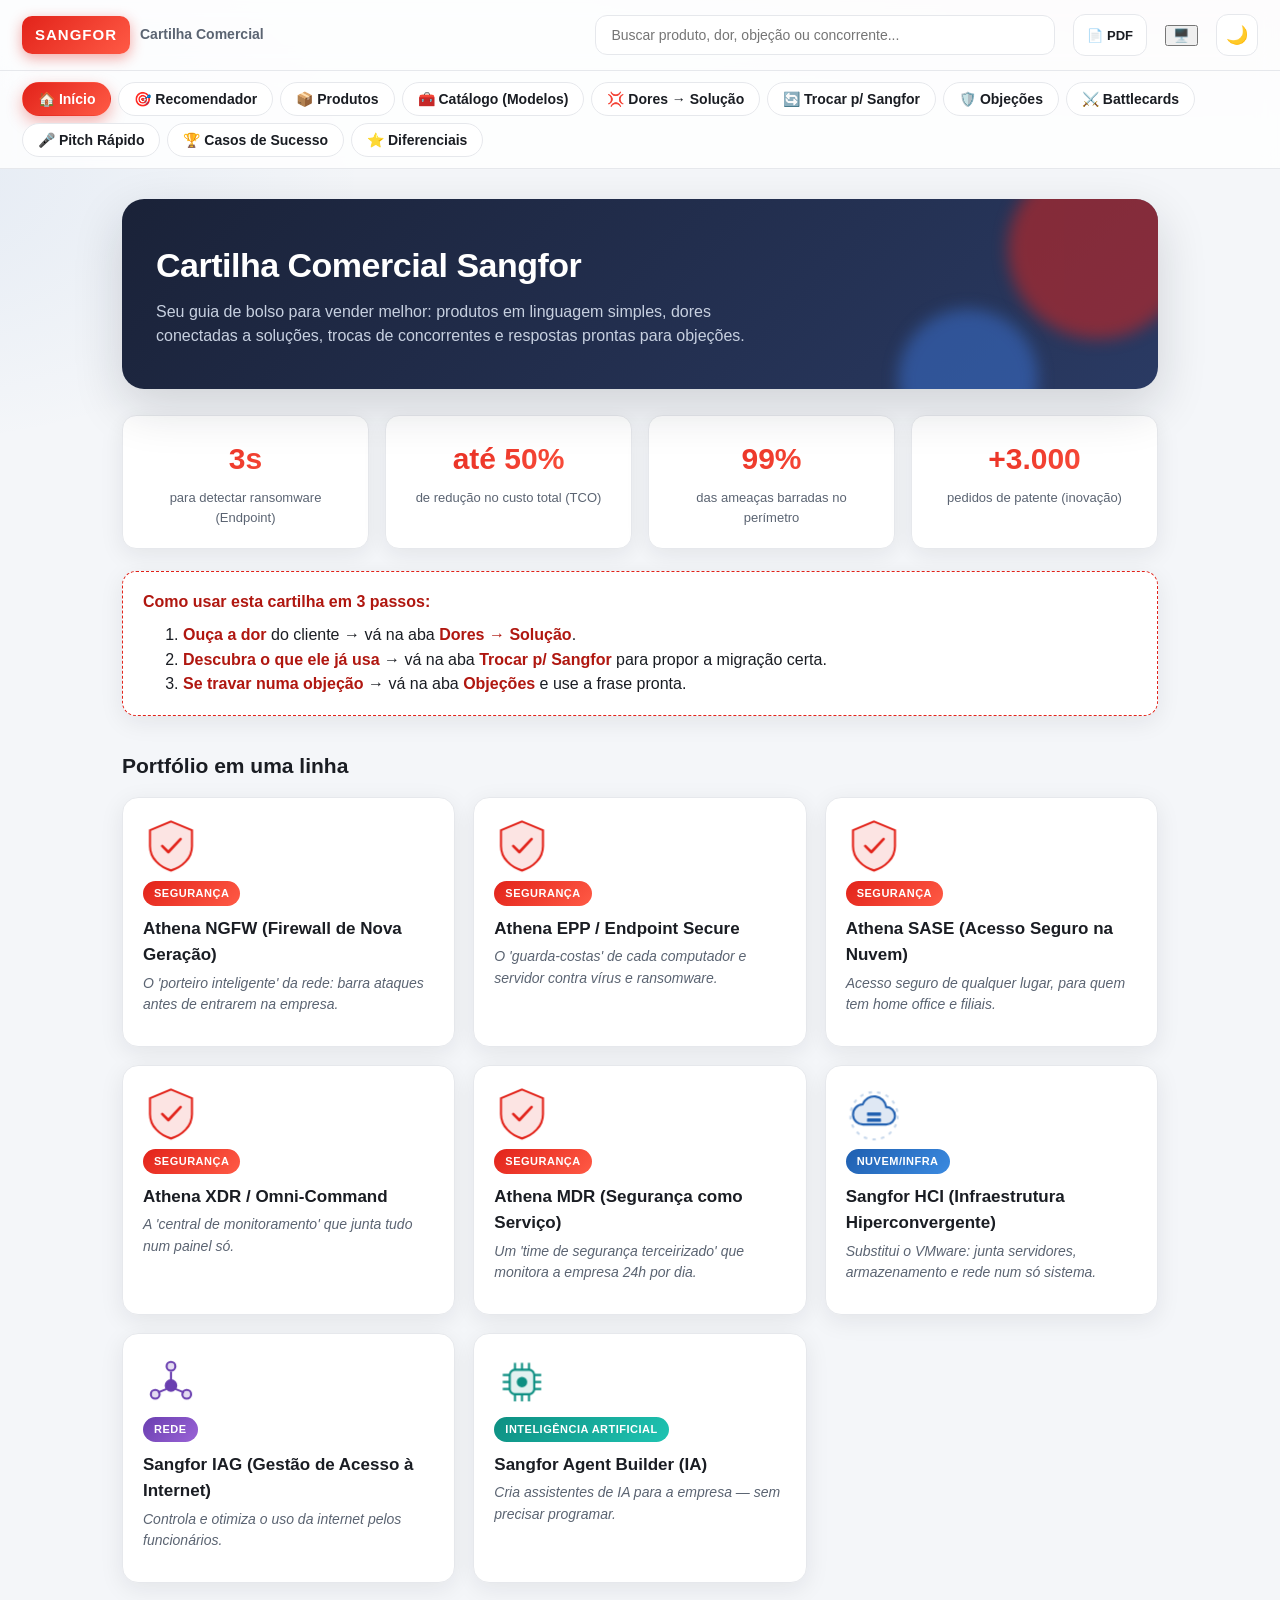
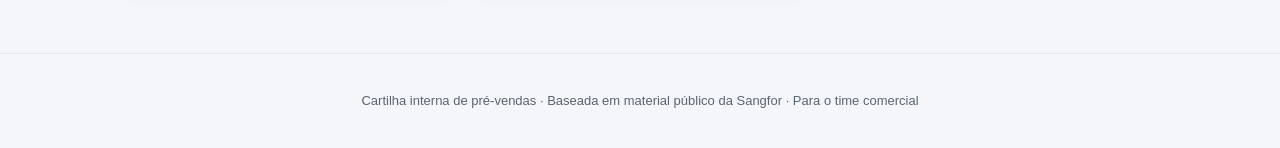
==== index.html @ 4ae122ed "Add files via upload" ====
<!DOCTYPE html>
<html lang="pt-BR">
<head>
<meta charset="UTF-8" />
<meta name="viewport" content="width=device-width, initial-scale=1.0" />
<title>Cartilha Comercial Sangfor — Guia de Vendas</title>
<link rel="stylesheet" href="styles.css" />
</head>
<body>
<header class="topbar">
  <div class="brand">
    <span class="logo">SANGFOR</span>
    <span class="tag">Cartilha Comercial</span>
  </div>
  <input id="search" type="search" placeholder="Buscar produto, dor, objeção ou concorrente..." />
  <button id="pdf" title="Exportar/Imprimir esta aba em PDF" aria-label="Exportar PDF">📄 PDF</button>
  <button id="present" title="Modo apresentação (tela cheia)" aria-label="Modo apresentação">🖥️</button>
  <button id="theme" title="Alternar modo claro/escuro" aria-label="Alternar tema">🌙</button>
</header>

<nav class="tabs" id="tabs">
  <button class="tab active" data-view="inicio">🏠 Início</button>
  <button class="tab" data-view="recomendador">🎯 Recomendador</button>
  <button class="tab" data-view="produtos">📦 Produtos</button>
  <button class="tab" data-view="catalogo">🧰 Catálogo (Modelos)</button>
  <button class="tab" data-view="dores">💢 Dores → Solução</button>
  <button class="tab" data-view="troca">🔄 Trocar p/ Sangfor</button>
  <button class="tab" data-view="objecoes">🛡️ Objeções</button>
  <button class="tab" data-view="battlecards">⚔️ Battlecards</button>
  <button class="tab" data-view="pitch">🎤 Pitch Rápido</button>
  <button class="tab" data-view="casos">🏆 Casos de Sucesso</button>
  <button class="tab" data-view="diferenciais">⭐ Diferenciais</button>
</nav>

<main id="app"></main>

<footer class="foot">
  <p>Cartilha interna de pré-vendas · Baseada em material público da Sangfor · Para o time comercial</p>
</footer>

<script src="data.js"></script>
<script src="app.js"></script>
</body>
</html>
---- styles.css ----
:root{
  --brand:#e2231a;
  --brand2:#ff5a45;
  --brand-dark:#b01710;
  --ink:#1a1d23;
  --muted:#5b6472;
  --line:#e6e8ec;
  --bg:#f4f6f9;
  --bg2:#eef1f6;
  --card:#ffffff;
  --green:#15925e; --green-bg:#e7f6ee;
  --amber:#b07400; --amber-bg:#fdf3e0;
  --blue:#1f5fb0;  --blue-bg:#e9f1fb;
  --ai:#0d8f82;
  --radius:16px;
  --shadow:0 6px 24px rgba(20,25,35,.08);
  --shadow-lg:0 18px 50px rgba(20,25,35,.16);
}
/* ---------- MODO ESCURO ---------- */
body.dark{
  --ink:#eef1f6; --muted:#9aa4b2; --line:#2b3240;
  --bg:#0e1116; --bg2:#141924; --card:#171c27;
  --green-bg:#122b20; --amber-bg:#2c2410; --blue-bg:#101f33;
  --shadow:0 6px 24px rgba(0,0,0,.4); --shadow-lg:0 18px 50px rgba(0,0,0,.55);
}
*{box-sizing:border-box}
html{scroll-behavior:smooth}
body{
  margin:0;font-family:-apple-system,BlinkMacSystemFont,"Segoe UI",Roboto,Helvetica,Arial,sans-serif;
  color:var(--ink);
  background:
    radial-gradient(1200px 500px at 90% -10%, rgba(226,35,26,.10), transparent 60%),
    radial-gradient(900px 500px at -10% 10%, rgba(31,95,176,.08), transparent 55%),
    var(--bg);
  line-height:1.55;transition:background .4s,color .3s;min-height:100vh;
}
/* ---------- TOPBAR ---------- */
.topbar{
  display:flex;align-items:center;gap:18px;flex-wrap:wrap;
  background:color-mix(in srgb,var(--card) 82%,transparent);
  backdrop-filter:saturate(1.4) blur(10px);
  border-bottom:1px solid var(--line);
  padding:14px 22px;position:sticky;top:0;z-index:50;
}
.brand{display:flex;align-items:center;gap:10px}
.logo{
  font-weight:800;letter-spacing:1px;color:#fff;
  background:linear-gradient(135deg,var(--brand),var(--brand2));
  padding:7px 13px;border-radius:10px;font-size:15px;
  box-shadow:0 4px 14px rgba(226,35,26,.4);
}
.tag{color:var(--muted);font-weight:600;font-size:14px}
#search{
  flex:1;min-width:200px;max-width:460px;margin-left:auto;
  padding:11px 15px;border:1px solid var(--line);border-radius:12px;font-size:14px;
  background:var(--card);color:var(--ink);transition:.2s;
}
#search:focus{outline:none;border-color:var(--brand);box-shadow:0 0 0 4px rgba(226,35,26,.14)}
#theme{
  border:1px solid var(--line);background:var(--card);color:var(--ink);
  width:42px;height:42px;border-radius:12px;cursor:pointer;font-size:18px;transition:.2s;
}
#theme:hover{border-color:var(--brand);transform:translateY(-2px)}
/* ---------- TABS ---------- */
.tabs{
  display:flex;gap:7px;flex-wrap:wrap;
  background:color-mix(in srgb,var(--card) 82%,transparent);
  backdrop-filter:blur(10px);
  padding:11px 22px;border-bottom:1px solid var(--line);
  position:sticky;top:62px;z-index:49;
}
.tab{
  border:1px solid var(--line);background:var(--card);color:var(--ink);
  padding:8px 15px;border-radius:999px;font-size:14px;font-weight:600;cursor:pointer;
  transition:.18s;
}
.tab:hover{border-color:var(--brand);color:var(--brand);transform:translateY(-2px)}
.tab.active{
  background:linear-gradient(135deg,var(--brand),var(--brand2));color:#fff;border-color:transparent;
  box-shadow:0 6px 16px rgba(226,35,26,.35);
}
/* ---------- LAYOUT ---------- */
main{max-width:1080px;margin:0 auto;padding:30px 22px 70px}
.view{animation:fadeUp .5s ease both}
@keyframes fadeUp{from{opacity:0;transform:translateY(16px)}to{opacity:1;transform:none}}
h1{font-size:30px;margin:0 0 8px;letter-spacing:-.5px}
h1 .grad,.hero-title{
  background:linear-gradient(135deg,var(--brand),var(--brand2));
  -webkit-background-clip:text;background-clip:text;color:transparent;
}
h2{font-size:21px;margin:34px 0 14px}
.lead{color:var(--muted);font-size:16px;margin:0 0 24px;max-width:780px}
.grid{display:grid;grid-template-columns:repeat(auto-fill,minmax(300px,1fr));gap:18px}
/* ---------- HERO ---------- */
.hero{
  position:relative;border-radius:22px;overflow:hidden;padding:40px 34px;margin-bottom:26px;
  background:linear-gradient(135deg,#111726,#1b2540);color:#fff;
  box-shadow:var(--shadow-lg);
}
body:not(.dark) .hero{background:linear-gradient(135deg,#1a2238,#2a3a63)}
.hero h1{color:#fff;font-size:34px}
.hero p{color:#c7d0e0;max-width:620px;margin:6px 0 0}
.hero .blob{position:absolute;border-radius:50%;filter:blur(8px);opacity:.5;animation:float 8s ease-in-out infinite}
.hero .b1{width:180px;height:180px;background:var(--brand);right:-30px;top:-40px}
.hero .b2{width:140px;height:140px;background:#3b74d6;right:120px;bottom:-60px;animation-delay:-3s}
@keyframes float{0%,100%{transform:translateY(0)}50%{transform:translateY(-18px)}}
/* ---------- CARDS ---------- */
.card{
  background:var(--card);border:1px solid var(--line);border-radius:var(--radius);
  padding:20px;box-shadow:var(--shadow);position:relative;
  transition:transform .25s cubic-bezier(.2,.8,.2,1),box-shadow .25s,border-color .25s;
  transform-style:preserve-3d;
}
.card:hover{transform:translateY(-6px);box-shadow:var(--shadow-lg);border-color:color-mix(in srgb,var(--brand) 40%,var(--line))}
.card h3{margin:6px 0 4px;font-size:17px}
/* ÍCONE DO PRODUTO (SVG animado) */
.picon{width:56px;height:56px;display:block;margin-bottom:6px}
.picon path,.picon rect,.picon circle{stroke-width:2.4}
.icon-sec .shield{fill:rgba(226,35,26,.12);stroke:var(--brand)}
.icon-sec .check{stroke:var(--brand);stroke-width:3;stroke-linecap:round;stroke-linejoin:round;
  stroke-dasharray:40;stroke-dashoffset:40;animation:draw 1.1s ease forwards .2s}
.icon-sec .pulse{stroke:var(--brand);opacity:.0;animation:ring 2.6s ease-out infinite}
.icon-cloud .cloudbody{fill:rgba(31,95,176,.14);stroke:var(--blue)}
.icon-cloud .server{fill:var(--blue)}
.icon-cloud .orbit{stroke:var(--blue);opacity:.25;stroke-dasharray:4 6;animation:spin 14s linear infinite;transform-origin:center}
.icon-net .node{fill:rgba(106,63,176,.18);stroke:#6a3fb0}
.icon-net .node.n4{fill:#6a3fb0}
.icon-net .wire{stroke:#6a3fb0;stroke-dasharray:30;stroke-dashoffset:30;animation:draw 1.3s ease forwards .2s}
.icon-ai .chip{fill:rgba(13,143,130,.12);stroke:var(--ai)}
.icon-ai .leg{stroke:var(--ai)}
.icon-ai .core{fill:var(--ai);animation:beat 1.6s ease-in-out infinite}
@keyframes draw{to{stroke-dashoffset:0}}
@keyframes ring{0%{opacity:.5;transform:scale(.5);transform-origin:center}80%,100%{opacity:0;transform:scale(1);transform-origin:center}}
@keyframes spin{to{transform:rotate(360deg)}}
@keyframes beat{0%,100%{transform:scale(1)}50%{transform:scale(1.35)}}
.pill{display:inline-block;font-size:11px;font-weight:700;padding:4px 11px;border-radius:999px;margin-bottom:4px;text-transform:uppercase;letter-spacing:.5px;color:#fff}
.pill.sec{background:linear-gradient(135deg,var(--brand),var(--brand2))}
.pill.cloud{background:linear-gradient(135deg,#1f5fb0,#3b8ae0)}
.pill.net{background:linear-gradient(135deg,#6a3fb0,#9a63d6)}
.pill.ai{background:linear-gradient(135deg,#0d8f82,#1fc4b2)}
.card .one{color:var(--muted);font-size:14px;margin:0 0 10px;font-style:italic}
.label{font-size:12px;font-weight:700;color:var(--muted);text-transform:uppercase;letter-spacing:.6px;margin:14px 0 4px}
.card ul{margin:4px 0 0;padding-left:18px}
.card li{margin:3px 0;font-size:14px}
.badge{display:inline-block;background:var(--green-bg);color:var(--green);font-weight:700;font-size:12px;padding:4px 10px;border-radius:7px;margin:2px 4px 2px 0}
body.dark .badge{color:#5ddfa0}
/* ---------- BLOCKS ---------- */
.block{
  background:var(--card);border:1px solid var(--line);border-left:5px solid var(--brand);
  border-radius:14px;padding:18px 20px;margin-bottom:16px;box-shadow:var(--shadow);
  transition:transform .2s,box-shadow .2s;
}
.block:hover{transform:translateX(4px);box-shadow:var(--shadow-lg)}
.block .q{font-weight:700;font-size:16px;margin:0 0 8px;display:flex;gap:9px;align-items:flex-start}
.block .q .ico{flex:none}
.box{border-radius:11px;padding:11px 13px;margin:9px 0;font-size:14px}
.box.pain{background:var(--amber-bg)}
.box.sol{background:var(--green-bg)}
.box.say{background:var(--blue-bg)}
.box .bt{font-weight:700;font-size:12px;text-transform:uppercase;letter-spacing:.5px;display:block;margin-bottom:3px}
.box.pain .bt{color:var(--amber)} body.dark .box.pain .bt{color:#e0b24e}
.box.sol .bt{color:var(--green)}  body.dark .box.sol .bt{color:#5ddfa0}
.box.say .bt{color:var(--blue)}   body.dark .box.say .bt{color:#6aa6ec}
.say-quote{font-style:italic}
.tagrow{margin-top:9px}
.tagrow .t,.t{display:inline-block;background:var(--bg2);color:var(--muted);font-size:12px;font-weight:600;padding:4px 10px;border-radius:7px;margin:2px 4px 0 0}
/* ---------- TABLE ---------- */
.tablewrap{overflow-x:auto;border:1px solid var(--line);border-radius:14px;background:var(--card);box-shadow:var(--shadow)}
table{border-collapse:collapse;width:100%;font-size:14px;min-width:620px}
th,td{text-align:left;padding:12px 15px;border-bottom:1px solid var(--line);vertical-align:top}
th{background:color-mix(in srgb,var(--brand) 10%,var(--card));color:var(--brand-dark);font-size:12px;text-transform:uppercase;letter-spacing:.5px}
body.dark th{color:#ff8b80}
tr:last-child td{border-bottom:none}
tbody tr{transition:background .15s}
tbody tr:hover{background:var(--bg2)}
/* ---------- STEPS / STATS / CALLOUT ---------- */
.step{display:flex;gap:15px;margin-bottom:15px;background:var(--card);border:1px solid var(--line);border-radius:14px;padding:18px;box-shadow:var(--shadow);transition:transform .2s}
.step:hover{transform:translateY(-3px)}
.step .n{flex:none;width:36px;height:36px;border-radius:50%;background:linear-gradient(135deg,var(--brand),var(--brand2));color:#fff;display:flex;align-items:center;justify-content:center;font-weight:800;box-shadow:0 4px 12px rgba(226,35,26,.4)}
.step h4{margin:0 0 4px;font-size:16px}
.step p{margin:0;color:var(--muted);font-size:14px}
.step .ex{margin-top:9px;background:var(--blue-bg);color:var(--blue);border-radius:9px;padding:9px 11px;font-size:13px;font-style:italic}
body.dark .step .ex{color:#6aa6ec}
.callout{background:var(--card);border:1px dashed var(--brand);border-radius:14px;padding:18px 20px;margin:20px 0;box-shadow:var(--shadow)}
.callout b{color:var(--brand-dark)} body.dark .callout b{color:#ff8b80}
.stat-grid{display:grid;grid-template-columns:repeat(auto-fit,minmax(160px,1fr));gap:16px;margin:22px 0}
.stat{background:var(--card);border:1px solid var(--line);border-radius:14px;padding:20px;text-align:center;box-shadow:var(--shadow);transition:transform .25s}
.stat:hover{transform:translateY(-5px) scale(1.02)}
.stat .big{font-size:30px;font-weight:800;background:linear-gradient(135deg,var(--brand),var(--brand2));-webkit-background-clip:text;background-clip:text;color:transparent}
.stat .cap{font-size:13px;color:var(--muted);margin-top:5px}
/* ---------- MISC ---------- */
.hide{display:none!important}
.nores{color:var(--muted);padding:34px;text-align:center}
.foot{text-align:center;color:var(--muted);font-size:13px;padding:24px;border-top:1px solid var(--line)}
@media(max-width:600px){ .tag{display:none} main{padding:22px 14px 56px} h1{font-size:25px} .hero{padding:28px 22px} }
@media(prefers-reduced-motion:reduce){*{animation:none!important;transition:none!important}}

/* ---------- RECOMENDADOR ---------- */
.opts{display:flex;flex-wrap:wrap;gap:9px}
.opt{
  border:1.5px solid var(--line);background:var(--bg2);color:var(--ink);
  padding:10px 15px;border-radius:12px;font-size:14px;font-weight:600;cursor:pointer;transition:.18s;
}
.opt:hover{border-color:var(--brand);transform:translateY(-2px)}
.opt.sel{
  background:linear-gradient(135deg,var(--brand),var(--brand2));color:#fff;border-color:transparent;
  box-shadow:0 6px 16px rgba(226,35,26,.35);
}
.cta{
  border:none;cursor:pointer;color:#fff;font-size:16px;font-weight:700;
  padding:13px 24px;border-radius:12px;
  background:linear-gradient(135deg,var(--brand),var(--brand2));
  box-shadow:0 8px 22px rgba(226,35,26,.4);transition:.2s;
}
.cta:hover{transform:translateY(-2px);box-shadow:0 12px 28px rgba(226,35,26,.5)}
/* ---------- COPIAR FRASE ---------- */
.copyable{display:block}
.copytext{display:block}
.copybtn{
  margin-top:8px;border:1px solid var(--line);background:var(--card);color:var(--muted);
  font-size:12px;font-weight:700;padding:5px 11px;border-radius:8px;cursor:pointer;transition:.15s;
}
.copybtn:hover{border-color:var(--blue);color:var(--blue);transform:translateY(-1px)}
.copybtn.ok{background:var(--green-bg);color:var(--green);border-color:var(--green)}
body.dark .copybtn.ok{color:#5ddfa0}
/* ---------- MODO APRESENTAÇÃO ---------- */
body.present{--bg:#0e1116}
body.present .tabs{display:none}
body.present .topbar{justify-content:flex-end;gap:10px}
body.present #search{display:none}
body.present .brand{margin-right:auto}
body.present main{max-width:1200px;padding:34px 30px 70px}
body.present h1{font-size:40px}
body.present h2{font-size:28px}
body.present .lead{font-size:20px}
body.present .box,body.present .card,body.present .block,body.present .step{font-size:17px}
body.present .block .q{font-size:21px}
body.present .copybtn{display:none}   /* esconde botões de copiar ao apresentar */

/* ---------- BATTLECARDS ---------- */
.block.bc{border-left-color:#6a3fb0}
.bc-meta{display:flex;flex-wrap:wrap;gap:8px;margin:4px 0 6px}
.bc-meta .t{background:var(--bg2)}
td.win{color:var(--green);font-weight:600}
body.dark td.win{color:#5ddfa0}
#pdf{
  border:1px solid var(--line);background:var(--card);color:var(--ink);
  height:42px;padding:0 13px;border-radius:12px;cursor:pointer;font-size:13px;font-weight:700;transition:.2s;
}
#pdf:hover{border-color:var(--brand);color:var(--brand);transform:translateY(-2px)}

/* ---------- IMPRESSÃO / EXPORTAR PDF ---------- */
@media print{
  @page{ margin:14mm; }
  .topbar,.tabs,.foot,.copybtn,#search,#theme,#present,#pdf,.cta,.opts,.hero .blob{ display:none!important; }
  body{ background:#fff!important; color:#000!important; }
  body.dark{ --ink:#000; --muted:#333; --card:#fff; --line:#ccc; --bg:#fff; --bg2:#f2f2f2; }
  main{ max-width:none;padding:0;margin:0; }
  .view{ animation:none!important; }
  .card,.block,.step,.stat,.tablewrap,.callout{
    box-shadow:none!important;border:1px solid #ccc!important;break-inside:avoid;page-break-inside:avoid;
  }
  .hero{ background:#f3f4f8!important;color:#111!important;box-shadow:none!important; }
  .hero h1,.hero p{ color:#111!important; }
  .box.pain{background:#fdf6ea!important} .box.sol{background:#eef8f1!important} .box.say{background:#eef3fb!important}
  .pill{ -webkit-print-color-adjust:exact;print-color-adjust:exact; }
  h1,h2{ page-break-after:avoid; }
  a[href]:after{ content:""; }
  /* cabeçalho discreto impresso */
  body.printing main::before{
    content:"Cartilha Comercial Sangfor";
    display:block;font-weight:800;color:var(--brand);font-size:13px;margin-bottom:10px;
    border-bottom:2px solid var(--brand);padding-bottom:6px;
  }
}
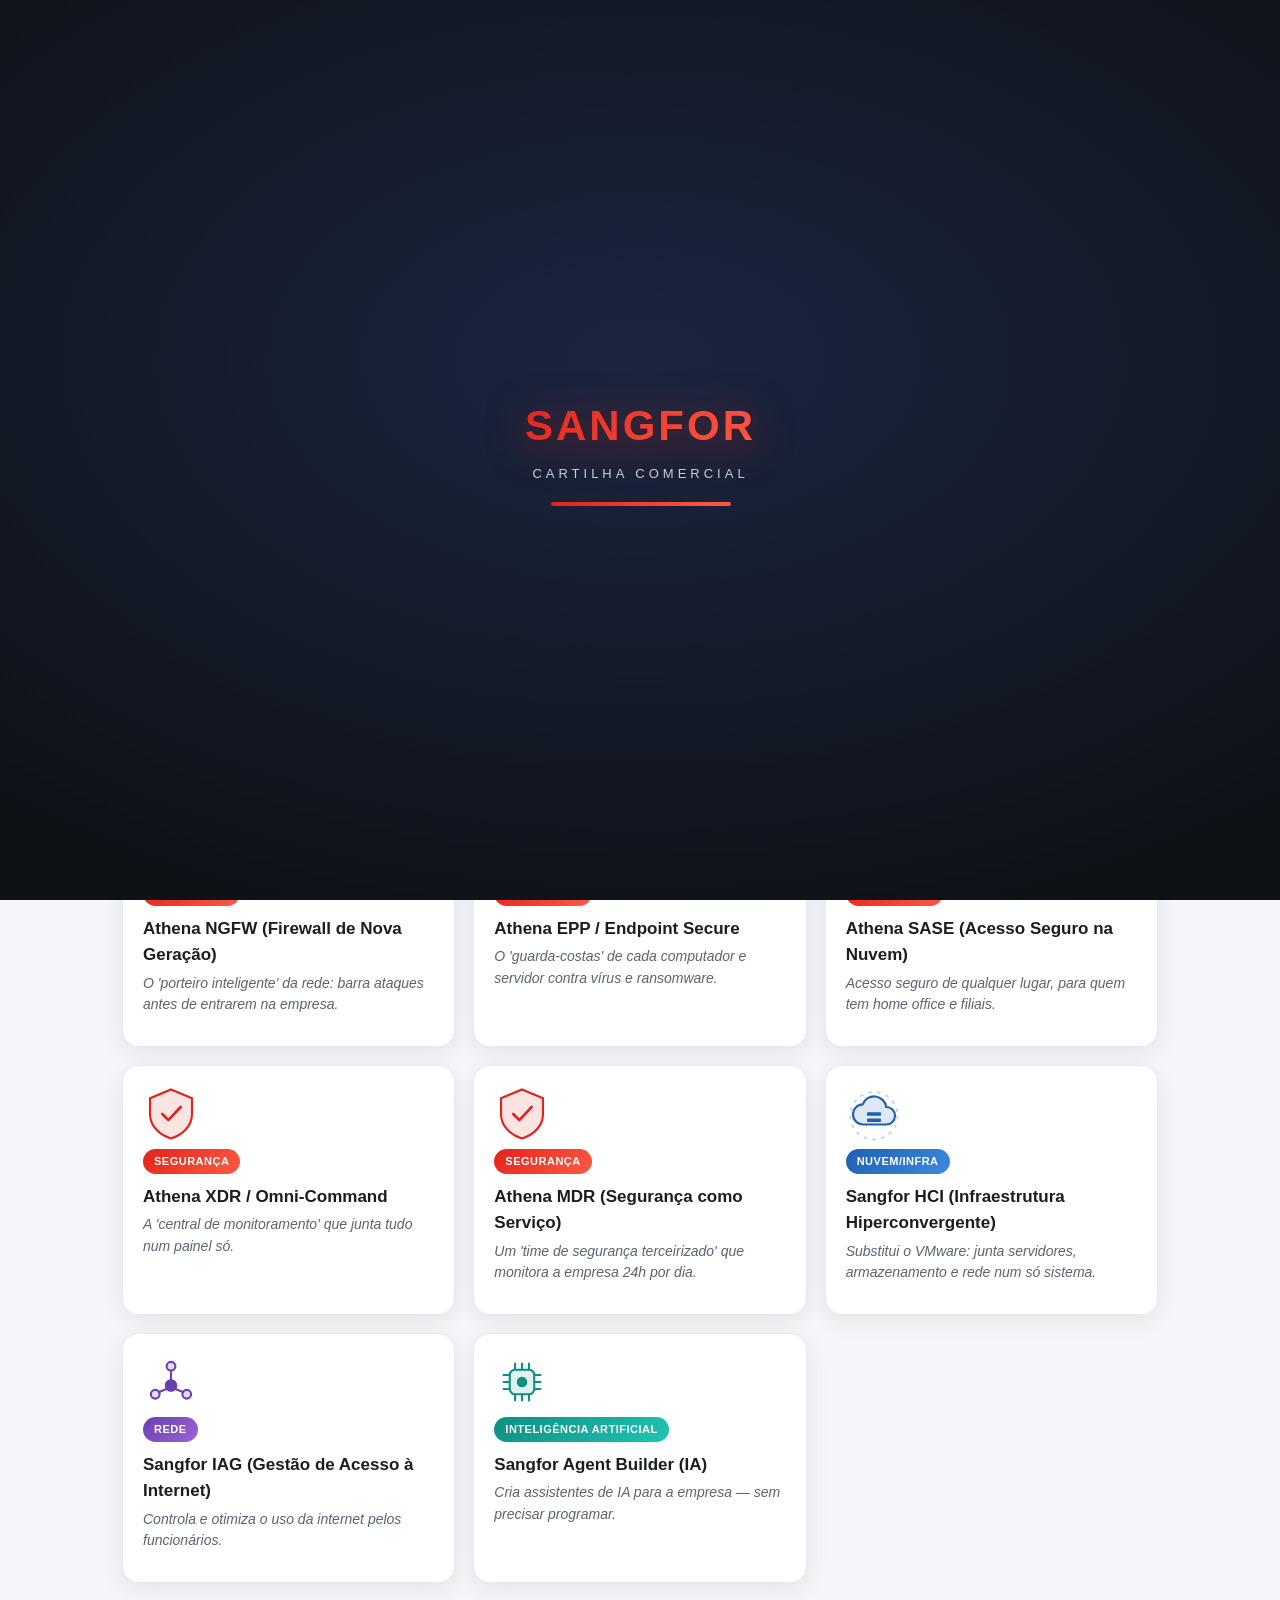
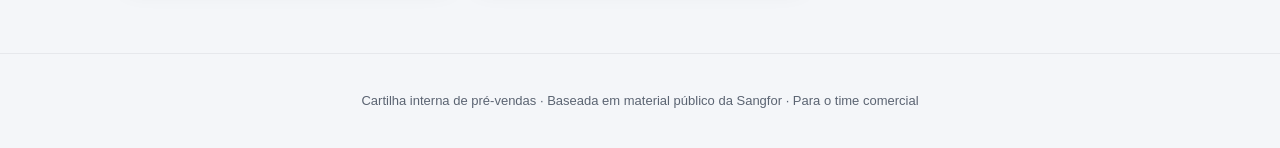
==== commit 8fe5be05: "Add files via upload" ====
--- a/index.html
+++ b/index.html
@@ -7,9 +7,25 @@
 <link rel="stylesheet" href="styles.css" />
 </head>
 <body>
+<!-- Tela de abertura animada -->
+<div id="splash">
+  <div class="splash-inner">
+    <img id="splash-logo-img" class="splash-logo-img" src="logo.png" alt="Sangfor" />
+    <div class="splash-logo splash-logo-fallback">SANGFOR</div>
+    <div class="splash-sub">Cartilha Comercial</div>
+    <div class="splash-bar"><span></span></div>
+  </div>
+</div>
+
+<!-- Fundo animado (partículas/gradiente) -->
+<canvas id="bg"></canvas>
+<!-- Camada de confete -->
+<canvas id="confetti"></canvas>
+
 <header class="topbar">
   <div class="brand">
-    <span class="logo">SANGFOR</span>
+    <img id="logo-img" class="logo-img" src="logo.png" alt="Sangfor" />
+    <span class="logo logo-fallback">SANGFOR</span>
     <span class="tag">Cartilha Comercial</span>
   </div>
   <input id="search" type="search" placeholder="Buscar produto, dor, objeção ou concorrente..." />
@@ -21,6 +37,7 @@
 <nav class="tabs" id="tabs">
   <button class="tab active" data-view="inicio">🏠 Início</button>
   <button class="tab" data-view="recomendador">🎯 Recomendador</button>
+  <button class="tab" data-view="roi">💰 Simulador ROI</button>
   <button class="tab" data-view="produtos">📦 Produtos</button>
   <button class="tab" data-view="catalogo">🧰 Catálogo (Modelos)</button>
   <button class="tab" data-view="dores">💢 Dores → Solução</button>
--- a/styles.css
+++ b/styles.css
@@ -50,6 +50,13 @@
   box-shadow:0 4px 14px rgba(226,35,26,.4);
 }
 .tag{color:var(--muted);font-weight:600;font-size:14px}
+/* Logo oficial (imagem) — exibido só quando logo.png carrega */
+.logo-img{height:34px;width:auto;display:block}
+.splash-logo-img{height:70px;width:auto;margin:0 auto 4px;display:block;filter:drop-shadow(0 6px 20px rgba(0,0,0,.35))}
+body.no-logo-img .logo-img,
+body.no-logo-img .splash-logo-img{display:none}
+body:not(.no-logo-img) .logo-fallback,
+body:not(.no-logo-img) .splash-logo-fallback{display:none}
 #search{
   flex:1;min-width:200px;max-width:460px;margin-left:auto;
   padding:11px 15px;border:1px solid var(--line);border-radius:12px;font-size:14px;
@@ -249,10 +256,61 @@
 }
 #pdf:hover{border-color:var(--brand);color:var(--brand);transform:translateY(-2px)}
 
+/* ====================== EFEITOS "WOW" ====================== */
+/* Fundo animado e confete (canvas) */
+#bg{position:fixed;inset:0;z-index:-1;pointer-events:none}
+#confetti{position:fixed;inset:0;z-index:200;pointer-events:none}
+
+/* Tela de abertura (splash) */
+#splash{
+  position:fixed;inset:0;z-index:999;display:flex;align-items:center;justify-content:center;
+  background:radial-gradient(1000px 600px at 50% 40%, #1b2540, #0e1116);
+  transition:opacity .55s ease, visibility .55s;
+}
+#splash.gone{opacity:0;visibility:hidden}
+.splash-inner{text-align:center;animation:splashPop .9s cubic-bezier(.2,.9,.2,1) both}
+.splash-logo{
+  font-size:42px;font-weight:800;letter-spacing:3px;color:#fff;
+  background:linear-gradient(135deg,#e2231a,#ff5a45);-webkit-background-clip:text;background-clip:text;color:transparent;
+  filter:drop-shadow(0 6px 20px rgba(226,35,26,.5));
+}
+.splash-sub{color:#c7d0e0;margin-top:6px;letter-spacing:4px;font-size:13px;text-transform:uppercase}
+.splash-bar{width:180px;height:4px;border-radius:4px;background:rgba(255,255,255,.12);margin:18px auto 0;overflow:hidden}
+.splash-bar span{display:block;height:100%;width:0;background:linear-gradient(90deg,#e2231a,#ff5a45);animation:loadbar 1.5s ease forwards}
+@keyframes splashPop{from{opacity:0;transform:scale(.9) translateY(10px)}to{opacity:1;transform:none}}
+@keyframes loadbar{to{width:100%}}
+
+/* Scroll reveal */
+.reveal{opacity:0;transform:translateY(22px);transition:opacity .6s ease, transform .6s cubic-bezier(.2,.8,.2,1)}
+.reveal.revealed{opacity:1;transform:none}
+
+/* Ícone do produto girando em 3D ao passar o mouse no card */
+.card{perspective:800px}
+.card .picon{transition:transform .6s cubic-bezier(.2,.8,.2,1);transform-style:preserve-3d}
+.card:hover .picon{transform:rotateY(360deg) scale(1.08)}
+
+/* Simulador ROI */
+.roi-fields{display:grid;grid-template-columns:1fr 1fr;gap:18px;margin-top:14px}
+.roi-input{
+  width:100%;padding:12px 14px;border:1.5px solid var(--line);border-radius:12px;
+  font-size:16px;background:var(--bg2);color:var(--ink);transition:.18s;
+}
+.roi-input:focus{outline:none;border-color:var(--brand);box-shadow:0 0 0 4px rgba(226,35,26,.14)}
+.hintline{font-size:12px;color:var(--muted);margin-top:5px}
+@media(max-width:560px){ .roi-fields{grid-template-columns:1fr} }
+
+/* Acessibilidade: desliga efeitos pesados se o usuário preferir */
+@media(prefers-reduced-motion:reduce){
+  #bg{display:none}
+  .reveal{opacity:1;transform:none}
+  .card:hover .picon{transform:none}
+}
+
 /* ---------- IMPRESSÃO / EXPORTAR PDF ---------- */
 @media print{
   @page{ margin:14mm; }
-  .topbar,.tabs,.foot,.copybtn,#search,#theme,#present,#pdf,.cta,.opts,.hero .blob{ display:none!important; }
+  .topbar,.tabs,.foot,.copybtn,#search,#theme,#present,#pdf,.cta,.opts,.hero .blob,#bg,#confetti,#splash{ display:none!important; }
+  .reveal{opacity:1!important;transform:none!important}
   body{ background:#fff!important; color:#000!important; }
   body.dark{ --ink:#000; --muted:#333; --card:#fff; --line:#ccc; --bg:#fff; --bg2:#f2f2f2; }
   main{ max-width:none;padding:0;margin:0; }
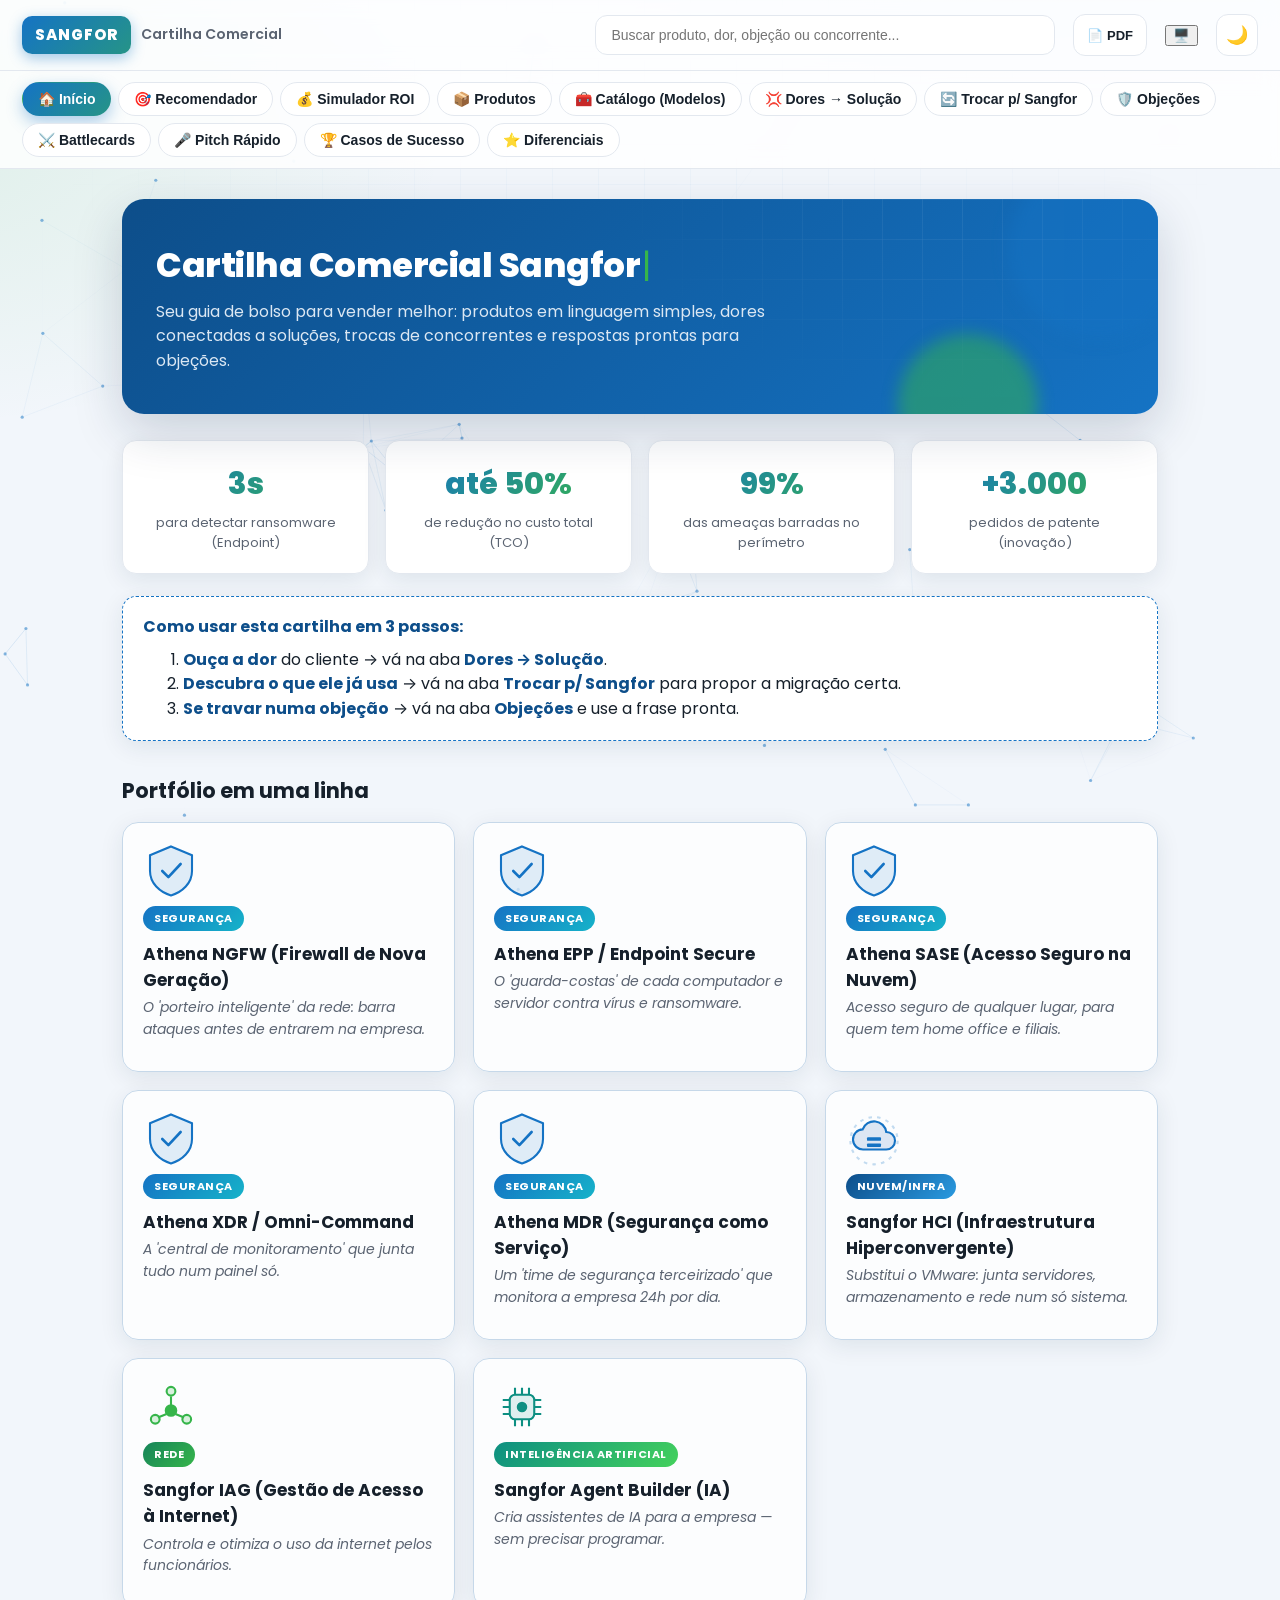
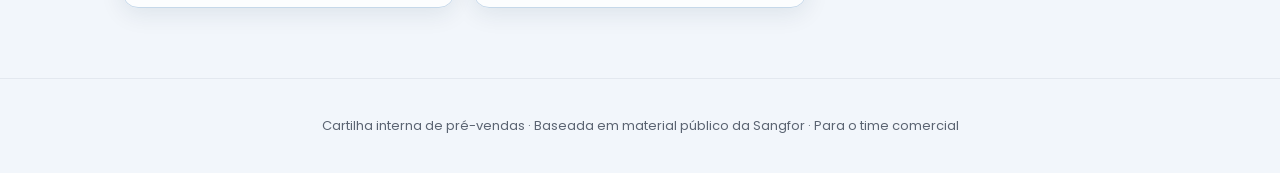
==== commit 7b1c253f: "Add files via upload" ====
--- a/index.html
+++ b/index.html
@@ -4,6 +4,10 @@
 <meta charset="UTF-8" />
 <meta name="viewport" content="width=device-width, initial-scale=1.0" />
 <title>Cartilha Comercial Sangfor — Guia de Vendas</title>
+<meta name="theme-color" content="#1573c4" />
+<meta name="description" content="Guia de vendas interativo para o time comercial Sangfor." />
+<link rel="manifest" href="manifest.webmanifest" />
+<link rel="apple-touch-icon" href="icon-192.png" />
 <link rel="stylesheet" href="styles.css" />
 </head>
 <body>
@@ -29,6 +33,7 @@
     <span class="tag">Cartilha Comercial</span>
   </div>
   <input id="search" type="search" placeholder="Buscar produto, dor, objeção ou concorrente..." />
+  <button id="install" title="Instalar como aplicativo" aria-label="Instalar app" hidden>📲 Instalar</button>
   <button id="pdf" title="Exportar/Imprimir esta aba em PDF" aria-label="Exportar PDF">📄 PDF</button>
   <button id="present" title="Modo apresentação (tela cheia)" aria-label="Modo apresentação">🖥️</button>
   <button id="theme" title="Alternar modo claro/escuro" aria-label="Alternar tema">🌙</button>
@@ -57,5 +62,15 @@
 
 <script src="data.js"></script>
 <script src="app.js"></script>
+<script>
+  /* Registra o service worker para funcionar offline (PWA).
+     Só funciona quando a cartilha está hospedada em HTTPS (ex: GitHub Pages).
+     Aberto direto do arquivo (file://) ele é ignorado sem erro. */
+  if ("serviceWorker" in navigator && location.protocol.startsWith("http")) {
+    window.addEventListener("load", () => {
+      navigator.serviceWorker.register("sw.js").catch(() => {});
+    });
+  }
+</script>
 </body>
 </html>
--- a/styles.css
+++ b/styles.css
@@ -1,39 +1,59 @@
+@import url('https://fonts.googleapis.com/css2?family=Poppins:wght@400;600;700;800&family=Inter:wght@400;500;600;700&display=swap');
 :root{
-  --brand:#e2231a;
-  --brand2:#ff5a45;
-  --brand-dark:#b01710;
-  --ink:#1a1d23;
+  /* Paleta alinhada ao logo Sangfor: azul + verde */
+  --brand:#1573c4;        /* azul Sangfor */
+  --brand2:#16b3c9;       /* azul-ciano claro */
+  --brand-dark:#0d4e8a;
+  --accent:#36b54a;       /* verde do globo */
+  --accent2:#7bc62d;      /* verde-limão */
+  --ink:#16202b;
   --muted:#5b6472;
-  --line:#e6e8ec;
-  --bg:#f4f6f9;
-  --bg2:#eef1f6;
+  --line:#e3e8ef;
+  --bg:#f2f6fb;
+  --bg2:#e9eff7;
   --card:#ffffff;
   --green:#15925e; --green-bg:#e7f6ee;
   --amber:#b07400; --amber-bg:#fdf3e0;
-  --blue:#1f5fb0;  --blue-bg:#e9f1fb;
+  --blue:#1573c4;  --blue-bg:#e6f1fb;
   --ai:#0d8f82;
   --radius:16px;
-  --shadow:0 6px 24px rgba(20,25,35,.08);
-  --shadow-lg:0 18px 50px rgba(20,25,35,.16);
-}
-/* ---------- MODO ESCURO ---------- */
+  --shadow:0 6px 24px rgba(16,40,70,.09);
+  --shadow-lg:0 18px 50px rgba(16,40,70,.18);
+  --glow:0 0 0 1px rgba(21,115,196,.25), 0 8px 30px rgba(21,115,196,.22);
+  --font:"Poppins","Inter",-apple-system,BlinkMacSystemFont,"Segoe UI",Roboto,Helvetica,Arial,sans-serif;
+}
+/* ---------- MODO ESCURO "CYBER" (azul-petróleo + neon) ---------- */
 body.dark{
-  --ink:#eef1f6; --muted:#9aa4b2; --line:#2b3240;
-  --bg:#0e1116; --bg2:#141924; --card:#171c27;
-  --green-bg:#122b20; --amber-bg:#2c2410; --blue-bg:#101f33;
-  --shadow:0 6px 24px rgba(0,0,0,.4); --shadow-lg:0 18px 50px rgba(0,0,0,.55);
+  --ink:#e8f0f8; --muted:#8fa3b8; --line:#1e3042;
+  --bg:#071019; --bg2:#0c1a28; --card:#0f2130;
+  --brand:#2a9ae0; --brand2:#21d4e8; --brand-dark:#1573c4;
+  --accent:#44d15c; --accent2:#9ae635;
+  --blue:#2a9ae0; --blue-bg:#0c2236;
+  --green-bg:#0c2a1e; --amber-bg:#2c2410;
+  --shadow:0 6px 24px rgba(0,0,0,.5); --shadow-lg:0 18px 50px rgba(0,0,0,.6);
+  --glow:0 0 0 1px rgba(42,154,224,.4), 0 0 30px rgba(42,154,224,.35);
 }
 *{box-sizing:border-box}
 html{scroll-behavior:smooth}
 body{
-  margin:0;font-family:-apple-system,BlinkMacSystemFont,"Segoe UI",Roboto,Helvetica,Arial,sans-serif;
+  margin:0;font-family:var(--font);
   color:var(--ink);
   background:
-    radial-gradient(1200px 500px at 90% -10%, rgba(226,35,26,.10), transparent 60%),
-    radial-gradient(900px 500px at -10% 10%, rgba(31,95,176,.08), transparent 55%),
+    radial-gradient(1200px 520px at 88% -12%, rgba(21,115,196,.12), transparent 60%),
+    radial-gradient(1000px 520px at -8% 8%, rgba(54,181,74,.10), transparent 55%),
     var(--bg);
   line-height:1.55;transition:background .4s,color .3s;min-height:100vh;
 }
+/* padrão sutil de "circuito/grade" no fundo */
+body::before{
+  content:"";position:fixed;inset:0;z-index:-2;pointer-events:none;opacity:.5;
+  background-image:
+    linear-gradient(color-mix(in srgb,var(--brand) 9%,transparent) 1px, transparent 1px),
+    linear-gradient(90deg, color-mix(in srgb,var(--brand) 9%,transparent) 1px, transparent 1px);
+  background-size:46px 46px;
+  mask-image:radial-gradient(900px 600px at 50% 0%, #000, transparent 75%);
+}
+
 /* ---------- TOPBAR ---------- */
 .topbar{
   display:flex;align-items:center;gap:18px;flex-wrap:wrap;
@@ -45,14 +65,20 @@
 .brand{display:flex;align-items:center;gap:10px}
 .logo{
   font-weight:800;letter-spacing:1px;color:#fff;
-  background:linear-gradient(135deg,var(--brand),var(--brand2));
+  background:linear-gradient(135deg,var(--brand),var(--accent));background-size:200% 200%;
+  animation:gradShift 6s ease infinite;
   padding:7px 13px;border-radius:10px;font-size:15px;
-  box-shadow:0 4px 14px rgba(226,35,26,.4);
-}
+  box-shadow:0 4px 14px rgba(21,115,196,.4);
+}
+@keyframes gradShift{0%{background-position:0% 50%}50%{background-position:100% 50%}100%{background-position:0% 50%}}
 .tag{color:var(--muted);font-weight:600;font-size:14px}
 /* Logo oficial (imagem) — exibido só quando logo.png carrega */
 .logo-img{height:34px;width:auto;display:block}
-.splash-logo-img{height:70px;width:auto;margin:0 auto 4px;display:block;filter:drop-shadow(0 6px 20px rgba(0,0,0,.35))}
+.splash-logo-img{height:84px;width:auto;margin:0 auto 6px;display:block;filter:drop-shadow(0 6px 24px rgba(21,115,196,.45));animation:logoIn .9s ease both}
+@keyframes logoIn{from{opacity:0;transform:scale(.8) rotate(-12deg)}to{opacity:1;transform:none}}
+/* globo do logo girando suavemente no topo ao passar o mouse */
+.logo-img{transition:transform .8s cubic-bezier(.2,.8,.2,1)}
+.brand:hover .logo-img{transform:rotateY(360deg)}
 body.no-logo-img .logo-img,
 body.no-logo-img .splash-logo-img{display:none}
 body:not(.no-logo-img) .logo-fallback,
@@ -62,7 +88,7 @@
   padding:11px 15px;border:1px solid var(--line);border-radius:12px;font-size:14px;
   background:var(--card);color:var(--ink);transition:.2s;
 }
-#search:focus{outline:none;border-color:var(--brand);box-shadow:0 0 0 4px rgba(226,35,26,.14)}
+#search:focus{outline:none;border-color:var(--brand);box-shadow:0 0 0 4px rgba(21,115,196,.14)}
 #theme{
   border:1px solid var(--line);background:var(--card);color:var(--ink);
   width:42px;height:42px;border-radius:12px;cursor:pointer;font-size:18px;transition:.2s;
@@ -83,16 +109,18 @@
 }
 .tab:hover{border-color:var(--brand);color:var(--brand);transform:translateY(-2px)}
 .tab.active{
-  background:linear-gradient(135deg,var(--brand),var(--brand2));color:#fff;border-color:transparent;
-  box-shadow:0 6px 16px rgba(226,35,26,.35);
+  background:linear-gradient(135deg,var(--brand),var(--accent));background-size:200% 200%;
+  animation:gradShift 6s ease infinite;
+  color:#fff;border-color:transparent;
+  box-shadow:0 6px 16px rgba(21,115,196,.35);
 }
 /* ---------- LAYOUT ---------- */
 main{max-width:1080px;margin:0 auto;padding:30px 22px 70px}
 .view{animation:fadeUp .5s ease both}
 @keyframes fadeUp{from{opacity:0;transform:translateY(16px)}to{opacity:1;transform:none}}
-h1{font-size:30px;margin:0 0 8px;letter-spacing:-.5px}
+h1{font-size:30px;margin:0 0 8px;letter-spacing:-.5px;font-weight:800}
 h1 .grad,.hero-title{
-  background:linear-gradient(135deg,var(--brand),var(--brand2));
+  background:linear-gradient(135deg,var(--brand),var(--accent));
   -webkit-background-clip:text;background-clip:text;color:transparent;
 }
 h2{font-size:21px;margin:34px 0 14px}
@@ -101,38 +129,63 @@
 /* ---------- HERO ---------- */
 .hero{
   position:relative;border-radius:22px;overflow:hidden;padding:40px 34px;margin-bottom:26px;
-  background:linear-gradient(135deg,#111726,#1b2540);color:#fff;
+  background:linear-gradient(135deg,#0b2a4a,#0d4e8a 55%,#12795a);
+  background-size:200% 200%;animation:gradShift 12s ease infinite;color:#fff;
   box-shadow:var(--shadow-lg);
 }
-body:not(.dark) .hero{background:linear-gradient(135deg,#1a2238,#2a3a63)}
-.hero h1{color:#fff;font-size:34px}
-.hero p{color:#c7d0e0;max-width:620px;margin:6px 0 0}
+.hero::after{ /* linhas de circuito no banner */
+  content:"";position:absolute;inset:0;opacity:.18;pointer-events:none;
+  background-image:
+    linear-gradient(rgba(255,255,255,.4) 1px,transparent 1px),
+    linear-gradient(90deg,rgba(255,255,255,.4) 1px,transparent 1px);
+  background-size:40px 40px;
+  mask-image:radial-gradient(500px 300px at 80% 0%,#000,transparent 70%);
+}
+body:not(.dark) .hero{background:linear-gradient(135deg,#0d4e8a,#1573c4 50%,#2a9e5a);background-size:200% 200%;animation:gradShift 12s ease infinite}
+.hero h1{color:#fff;font-size:34px;position:relative}
+.caret{display:inline-block;margin-left:2px;color:var(--accent);animation:blink 1s step-end infinite;font-weight:400}
+@keyframes blink{50%{opacity:0}}
+.hero p{color:#dbe7f3;max-width:620px;margin:6px 0 0;position:relative}
 .hero .blob{position:absolute;border-radius:50%;filter:blur(8px);opacity:.5;animation:float 8s ease-in-out infinite}
 .hero .b1{width:180px;height:180px;background:var(--brand);right:-30px;top:-40px}
-.hero .b2{width:140px;height:140px;background:#3b74d6;right:120px;bottom:-60px;animation-delay:-3s}
+.hero .b2{width:140px;height:140px;background:var(--accent);right:120px;bottom:-60px;animation-delay:-3s}
 @keyframes float{0%,100%{transform:translateY(0)}50%{transform:translateY(-18px)}}
-/* ---------- CARDS ---------- */
+/* ---------- CARDS (glassmorphism + neon glow) ---------- */
 .card{
-  background:var(--card);border:1px solid var(--line);border-radius:var(--radius);
-  padding:20px;box-shadow:var(--shadow);position:relative;
+  background:color-mix(in srgb,var(--card) 75%,transparent);
+  backdrop-filter:blur(12px) saturate(1.3);
+  border:1px solid color-mix(in srgb,var(--brand) 14%,var(--line));
+  border-radius:var(--radius);
+  padding:20px;box-shadow:var(--shadow);position:relative;overflow:hidden;
   transition:transform .25s cubic-bezier(.2,.8,.2,1),box-shadow .25s,border-color .25s;
   transform-style:preserve-3d;
 }
-.card:hover{transform:translateY(-6px);box-shadow:var(--shadow-lg);border-color:color-mix(in srgb,var(--brand) 40%,var(--line))}
+/* borda superior com gradiente da marca */
+.card::before{
+  content:"";position:absolute;top:0;left:0;right:0;height:3px;
+  background:linear-gradient(90deg,var(--brand),var(--accent));
+  opacity:0;transition:opacity .25s;
+}
+.card:hover{
+  transform:translateY(-6px);
+  box-shadow:var(--glow);
+  border-color:color-mix(in srgb,var(--brand) 45%,var(--line));
+}
+.card:hover::before{opacity:1}
 .card h3{margin:6px 0 4px;font-size:17px}
 /* ÍCONE DO PRODUTO (SVG animado) */
 .picon{width:56px;height:56px;display:block;margin-bottom:6px}
 .picon path,.picon rect,.picon circle{stroke-width:2.4}
-.icon-sec .shield{fill:rgba(226,35,26,.12);stroke:var(--brand)}
+.icon-sec .shield{fill:rgba(21,115,196,.12);stroke:var(--brand)}
 .icon-sec .check{stroke:var(--brand);stroke-width:3;stroke-linecap:round;stroke-linejoin:round;
   stroke-dasharray:40;stroke-dashoffset:40;animation:draw 1.1s ease forwards .2s}
 .icon-sec .pulse{stroke:var(--brand);opacity:.0;animation:ring 2.6s ease-out infinite}
 .icon-cloud .cloudbody{fill:rgba(31,95,176,.14);stroke:var(--blue)}
 .icon-cloud .server{fill:var(--blue)}
 .icon-cloud .orbit{stroke:var(--blue);opacity:.25;stroke-dasharray:4 6;animation:spin 14s linear infinite;transform-origin:center}
-.icon-net .node{fill:rgba(106,63,176,.18);stroke:#6a3fb0}
-.icon-net .node.n4{fill:#6a3fb0}
-.icon-net .wire{stroke:#6a3fb0;stroke-dasharray:30;stroke-dashoffset:30;animation:draw 1.3s ease forwards .2s}
+.icon-net .node{fill:rgba(54,181,74,.18);stroke:var(--accent)}
+.icon-net .node.n4{fill:var(--accent)}
+.icon-net .wire{stroke:var(--accent);stroke-dasharray:30;stroke-dashoffset:30;animation:draw 1.3s ease forwards .2s}
 .icon-ai .chip{fill:rgba(13,143,130,.12);stroke:var(--ai)}
 .icon-ai .leg{stroke:var(--ai)}
 .icon-ai .core{fill:var(--ai);animation:beat 1.6s ease-in-out infinite}
@@ -142,9 +195,9 @@
 @keyframes beat{0%,100%{transform:scale(1)}50%{transform:scale(1.35)}}
 .pill{display:inline-block;font-size:11px;font-weight:700;padding:4px 11px;border-radius:999px;margin-bottom:4px;text-transform:uppercase;letter-spacing:.5px;color:#fff}
 .pill.sec{background:linear-gradient(135deg,var(--brand),var(--brand2))}
-.pill.cloud{background:linear-gradient(135deg,#1f5fb0,#3b8ae0)}
-.pill.net{background:linear-gradient(135deg,#6a3fb0,#9a63d6)}
-.pill.ai{background:linear-gradient(135deg,#0d8f82,#1fc4b2)}
+.pill.cloud{background:linear-gradient(135deg,#0d4e8a,#2a9ae0)}
+.pill.net{background:linear-gradient(135deg,#16845a,#36b54a)}
+.pill.ai{background:linear-gradient(135deg,#0d8f82,#44d15c)}
 .card .one{color:var(--muted);font-size:14px;margin:0 0 10px;font-style:italic}
 .label{font-size:12px;font-weight:700;color:var(--muted);text-transform:uppercase;letter-spacing:.6px;margin:14px 0 4px}
 .card ul{margin:4px 0 0;padding-left:18px}
@@ -183,7 +236,7 @@
 /* ---------- STEPS / STATS / CALLOUT ---------- */
 .step{display:flex;gap:15px;margin-bottom:15px;background:var(--card);border:1px solid var(--line);border-radius:14px;padding:18px;box-shadow:var(--shadow);transition:transform .2s}
 .step:hover{transform:translateY(-3px)}
-.step .n{flex:none;width:36px;height:36px;border-radius:50%;background:linear-gradient(135deg,var(--brand),var(--brand2));color:#fff;display:flex;align-items:center;justify-content:center;font-weight:800;box-shadow:0 4px 12px rgba(226,35,26,.4)}
+.step .n{flex:none;width:36px;height:36px;border-radius:50%;background:linear-gradient(135deg,var(--brand),var(--brand2));color:#fff;display:flex;align-items:center;justify-content:center;font-weight:800;box-shadow:0 4px 12px rgba(21,115,196,.4)}
 .step h4{margin:0 0 4px;font-size:16px}
 .step p{margin:0;color:var(--muted);font-size:14px}
 .step .ex{margin-top:9px;background:var(--blue-bg);color:var(--blue);border-radius:9px;padding:9px 11px;font-size:13px;font-style:italic}
@@ -193,7 +246,8 @@
 .stat-grid{display:grid;grid-template-columns:repeat(auto-fit,minmax(160px,1fr));gap:16px;margin:22px 0}
 .stat{background:var(--card);border:1px solid var(--line);border-radius:14px;padding:20px;text-align:center;box-shadow:var(--shadow);transition:transform .25s}
 .stat:hover{transform:translateY(-5px) scale(1.02)}
-.stat .big{font-size:30px;font-weight:800;background:linear-gradient(135deg,var(--brand),var(--brand2));-webkit-background-clip:text;background-clip:text;color:transparent}
+.stat .big{font-size:30px;font-weight:800;background:linear-gradient(135deg,var(--brand),var(--accent));-webkit-background-clip:text;background-clip:text;color:transparent;transition:filter .3s}
+.stat:hover .big{filter:drop-shadow(0 0 10px color-mix(in srgb,var(--brand) 55%,transparent))}
 .stat .cap{font-size:13px;color:var(--muted);margin-top:5px}
 /* ---------- MISC ---------- */
 .hide{display:none!important}
@@ -211,15 +265,15 @@
 .opt:hover{border-color:var(--brand);transform:translateY(-2px)}
 .opt.sel{
   background:linear-gradient(135deg,var(--brand),var(--brand2));color:#fff;border-color:transparent;
-  box-shadow:0 6px 16px rgba(226,35,26,.35);
+  box-shadow:0 6px 16px rgba(21,115,196,.35);
 }
 .cta{
   border:none;cursor:pointer;color:#fff;font-size:16px;font-weight:700;
   padding:13px 24px;border-radius:12px;
   background:linear-gradient(135deg,var(--brand),var(--brand2));
-  box-shadow:0 8px 22px rgba(226,35,26,.4);transition:.2s;
-}
-.cta:hover{transform:translateY(-2px);box-shadow:0 12px 28px rgba(226,35,26,.5)}
+  box-shadow:0 8px 22px rgba(21,115,196,.4);transition:.2s;
+}
+.cta:hover{transform:translateY(-2px);box-shadow:0 12px 28px rgba(21,115,196,.5)}
 /* ---------- COPIAR FRASE ---------- */
 .copyable{display:block}
 .copytext{display:block}
@@ -245,15 +299,29 @@
 body.present .copybtn{display:none}   /* esconde botões de copiar ao apresentar */
 
 /* ---------- BATTLECARDS ---------- */
-.block.bc{border-left-color:#6a3fb0}
+.block.bc{border-left-color:var(--brand2)}
 .bc-meta{display:flex;flex-wrap:wrap;gap:8px;margin:4px 0 6px}
 .bc-meta .t{background:var(--bg2)}
 td.win{color:var(--green);font-weight:600}
 body.dark td.win{color:#5ddfa0}
-#pdf{
+#pdf,#install{
   border:1px solid var(--line);background:var(--card);color:var(--ink);
   height:42px;padding:0 13px;border-radius:12px;cursor:pointer;font-size:13px;font-weight:700;transition:.2s;
 }
+#install{
+  border-color:transparent;color:#fff;
+  background:linear-gradient(135deg,var(--brand),var(--accent));background-size:200% 200%;
+  animation:gradShift 6s ease infinite;box-shadow:0 4px 14px rgba(21,115,196,.4);
+}
+#install:hover{transform:translateY(-2px)}
+/* Banner de status offline */
+#netstatus{
+  position:fixed;left:50%;bottom:18px;transform:translate(-50%,120%);
+  background:#0d4e8a;color:#fff;padding:10px 18px;border-radius:999px;
+  font-size:13px;font-weight:600;box-shadow:var(--shadow-lg);z-index:300;
+  transition:transform .35s cubic-bezier(.2,.8,.2,1);max-width:92vw;text-align:center;
+}
+#netstatus.show{transform:translate(-50%,0)}
 #pdf:hover{border-color:var(--brand);color:var(--brand);transform:translateY(-2px)}
 
 /* ====================== EFEITOS "WOW" ====================== */
@@ -264,19 +332,28 @@
 /* Tela de abertura (splash) */
 #splash{
   position:fixed;inset:0;z-index:999;display:flex;align-items:center;justify-content:center;
-  background:radial-gradient(1000px 600px at 50% 40%, #1b2540, #0e1116);
+  background:radial-gradient(900px 600px at 50% 35%, #0d3a63, #06101a 75%);
   transition:opacity .55s ease, visibility .55s;
 }
+/* circuito no fundo da splash */
+#splash::before{
+  content:"";position:absolute;inset:0;opacity:.25;
+  background-image:
+    linear-gradient(rgba(42,154,224,.5) 1px,transparent 1px),
+    linear-gradient(90deg,rgba(54,181,74,.5) 1px,transparent 1px);
+  background-size:44px 44px;
+  mask-image:radial-gradient(500px 400px at 50% 40%,#000,transparent 70%);
+}
 #splash.gone{opacity:0;visibility:hidden}
-.splash-inner{text-align:center;animation:splashPop .9s cubic-bezier(.2,.9,.2,1) both}
+.splash-inner{text-align:center;animation:splashPop .9s cubic-bezier(.2,.9,.2,1) both;position:relative}
 .splash-logo{
-  font-size:42px;font-weight:800;letter-spacing:3px;color:#fff;
-  background:linear-gradient(135deg,#e2231a,#ff5a45);-webkit-background-clip:text;background-clip:text;color:transparent;
-  filter:drop-shadow(0 6px 20px rgba(226,35,26,.5));
-}
-.splash-sub{color:#c7d0e0;margin-top:6px;letter-spacing:4px;font-size:13px;text-transform:uppercase}
-.splash-bar{width:180px;height:4px;border-radius:4px;background:rgba(255,255,255,.12);margin:18px auto 0;overflow:hidden}
-.splash-bar span{display:block;height:100%;width:0;background:linear-gradient(90deg,#e2231a,#ff5a45);animation:loadbar 1.5s ease forwards}
+  font-size:44px;font-weight:800;letter-spacing:3px;color:#fff;
+  background:linear-gradient(135deg,#2a9ae0,#44d15c);-webkit-background-clip:text;background-clip:text;color:transparent;
+  filter:drop-shadow(0 6px 20px rgba(21,115,196,.5));
+}
+.splash-sub{color:#bcd3e8;margin-top:6px;letter-spacing:4px;font-size:13px;text-transform:uppercase}
+.splash-bar{width:200px;height:4px;border-radius:4px;background:rgba(255,255,255,.12);margin:18px auto 0;overflow:hidden}
+.splash-bar span{display:block;height:100%;width:0;background:linear-gradient(90deg,#2a9ae0,#44d15c);animation:loadbar 1.5s ease forwards}
 @keyframes splashPop{from{opacity:0;transform:scale(.9) translateY(10px)}to{opacity:1;transform:none}}
 @keyframes loadbar{to{width:100%}}
 
@@ -295,7 +372,7 @@
   width:100%;padding:12px 14px;border:1.5px solid var(--line);border-radius:12px;
   font-size:16px;background:var(--bg2);color:var(--ink);transition:.18s;
 }
-.roi-input:focus{outline:none;border-color:var(--brand);box-shadow:0 0 0 4px rgba(226,35,26,.14)}
+.roi-input:focus{outline:none;border-color:var(--brand);box-shadow:0 0 0 4px rgba(21,115,196,.14)}
 .hintline{font-size:12px;color:var(--muted);margin-top:5px}
 @media(max-width:560px){ .roi-fields{grid-template-columns:1fr} }
 
@@ -309,7 +386,7 @@
 /* ---------- IMPRESSÃO / EXPORTAR PDF ---------- */
 @media print{
   @page{ margin:14mm; }
-  .topbar,.tabs,.foot,.copybtn,#search,#theme,#present,#pdf,.cta,.opts,.hero .blob,#bg,#confetti,#splash{ display:none!important; }
+  .topbar,.tabs,.foot,.copybtn,#search,#theme,#present,#pdf,#install,#netstatus,.cta,.opts,.hero .blob,#bg,#confetti,#splash{ display:none!important; }
   .reveal{opacity:1!important;transform:none!important}
   body{ background:#fff!important; color:#000!important; }
   body.dark{ --ink:#000; --muted:#333; --card:#fff; --line:#ccc; --bg:#fff; --bg2:#f2f2f2; }
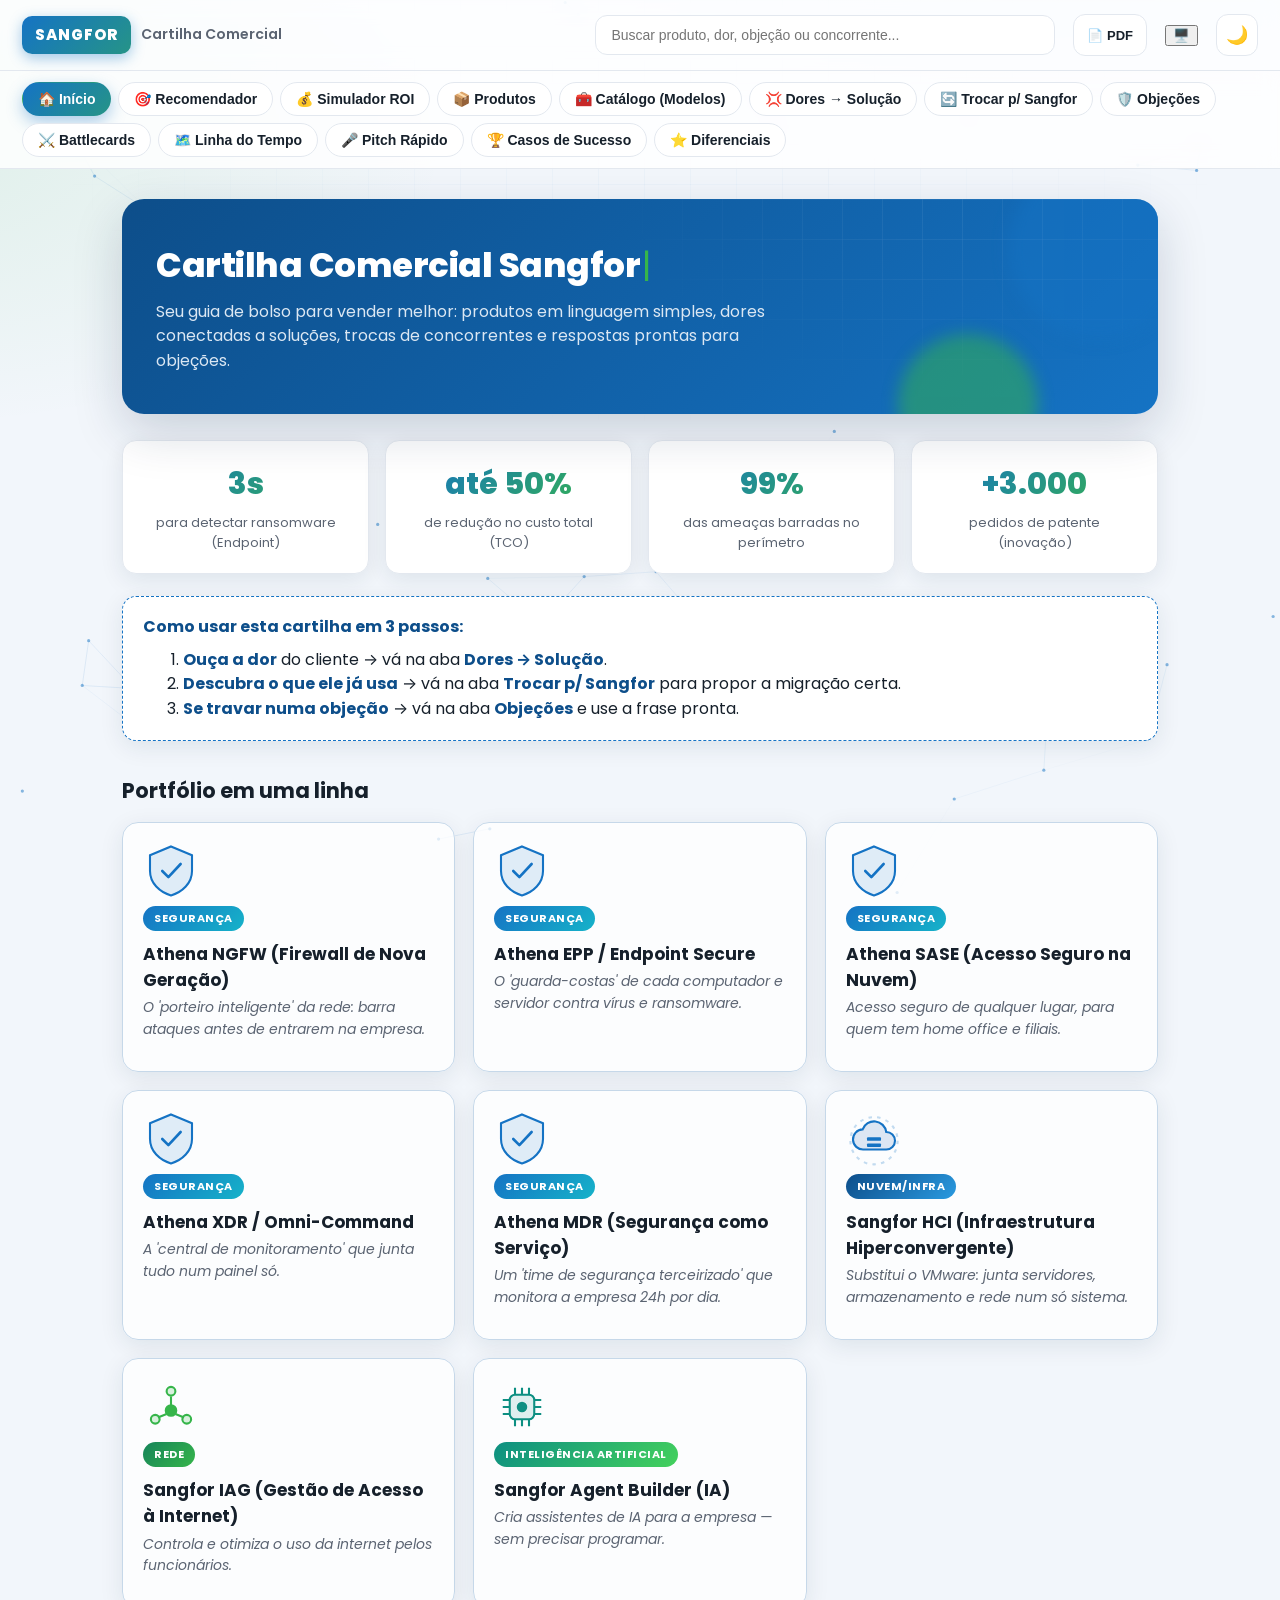
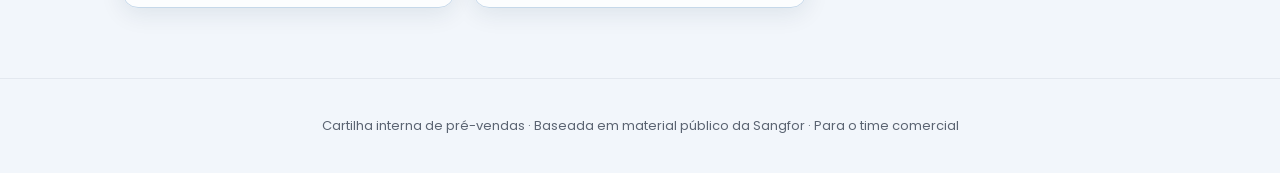
==== commit 2fa77f7d: "Add files via upload" ====
--- a/index.html
+++ b/index.html
@@ -49,6 +49,7 @@
   <button class="tab" data-view="troca">🔄 Trocar p/ Sangfor</button>
   <button class="tab" data-view="objecoes">🛡️ Objeções</button>
   <button class="tab" data-view="battlecards">⚔️ Battlecards</button>
+  <button class="tab" data-view="jornada">🗺️ Linha do Tempo</button>
   <button class="tab" data-view="pitch">🎤 Pitch Rápido</button>
   <button class="tab" data-view="casos">🏆 Casos de Sucesso</button>
   <button class="tab" data-view="diferenciais">⭐ Diferenciais</button>
--- a/styles.css
+++ b/styles.css
@@ -298,6 +298,34 @@
 body.present .block .q{font-size:21px}
 body.present .copybtn{display:none}   /* esconde botões de copiar ao apresentar */
 
+/* ---------- LINHA DO TEMPO DA VENDA ---------- */
+.timeline{position:relative;margin:10px 0 0;padding-left:8px}
+.timeline::before{ /* linha vertical com gradiente da marca */
+  content:"";position:absolute;left:26px;top:8px;bottom:8px;width:3px;
+  background:linear-gradient(var(--brand),var(--accent));border-radius:3px;
+}
+.tl-item{position:relative;display:flex;gap:18px;margin-bottom:18px}
+.tl-dot{
+  flex:none;width:52px;height:52px;border-radius:50%;z-index:1;
+  display:flex;align-items:center;justify-content:center;font-size:24px;
+  background:var(--card);border:3px solid color-mix(in srgb,var(--brand) 45%,var(--line));
+  box-shadow:var(--shadow);
+}
+.tl-item:hover .tl-dot{border-color:var(--accent);box-shadow:var(--glow)}
+.tl-card{
+  flex:1;background:color-mix(in srgb,var(--card) 80%,transparent);backdrop-filter:blur(10px);
+  border:1px solid var(--line);border-radius:14px;padding:16px 18px;box-shadow:var(--shadow);
+  transition:transform .2s,box-shadow .2s;
+}
+.tl-card:hover{transform:translateX(4px);box-shadow:var(--shadow-lg)}
+.tl-card h3{margin:0 0 6px;font-size:17px}
+.tl-obj{color:var(--muted);font-weight:600;font-size:14px;margin-bottom:4px}
+.tl-link{margin-top:10px;font-size:13px;padding:9px 16px}
+@media(max-width:560px){
+  .timeline::before{left:20px}
+  .tl-dot{width:40px;height:40px;font-size:19px}
+}
+
 /* ---------- BATTLECARDS ---------- */
 .block.bc{border-left-color:var(--brand2)}
 .bc-meta{display:flex;flex-wrap:wrap;gap:8px;margin:4px 0 6px}
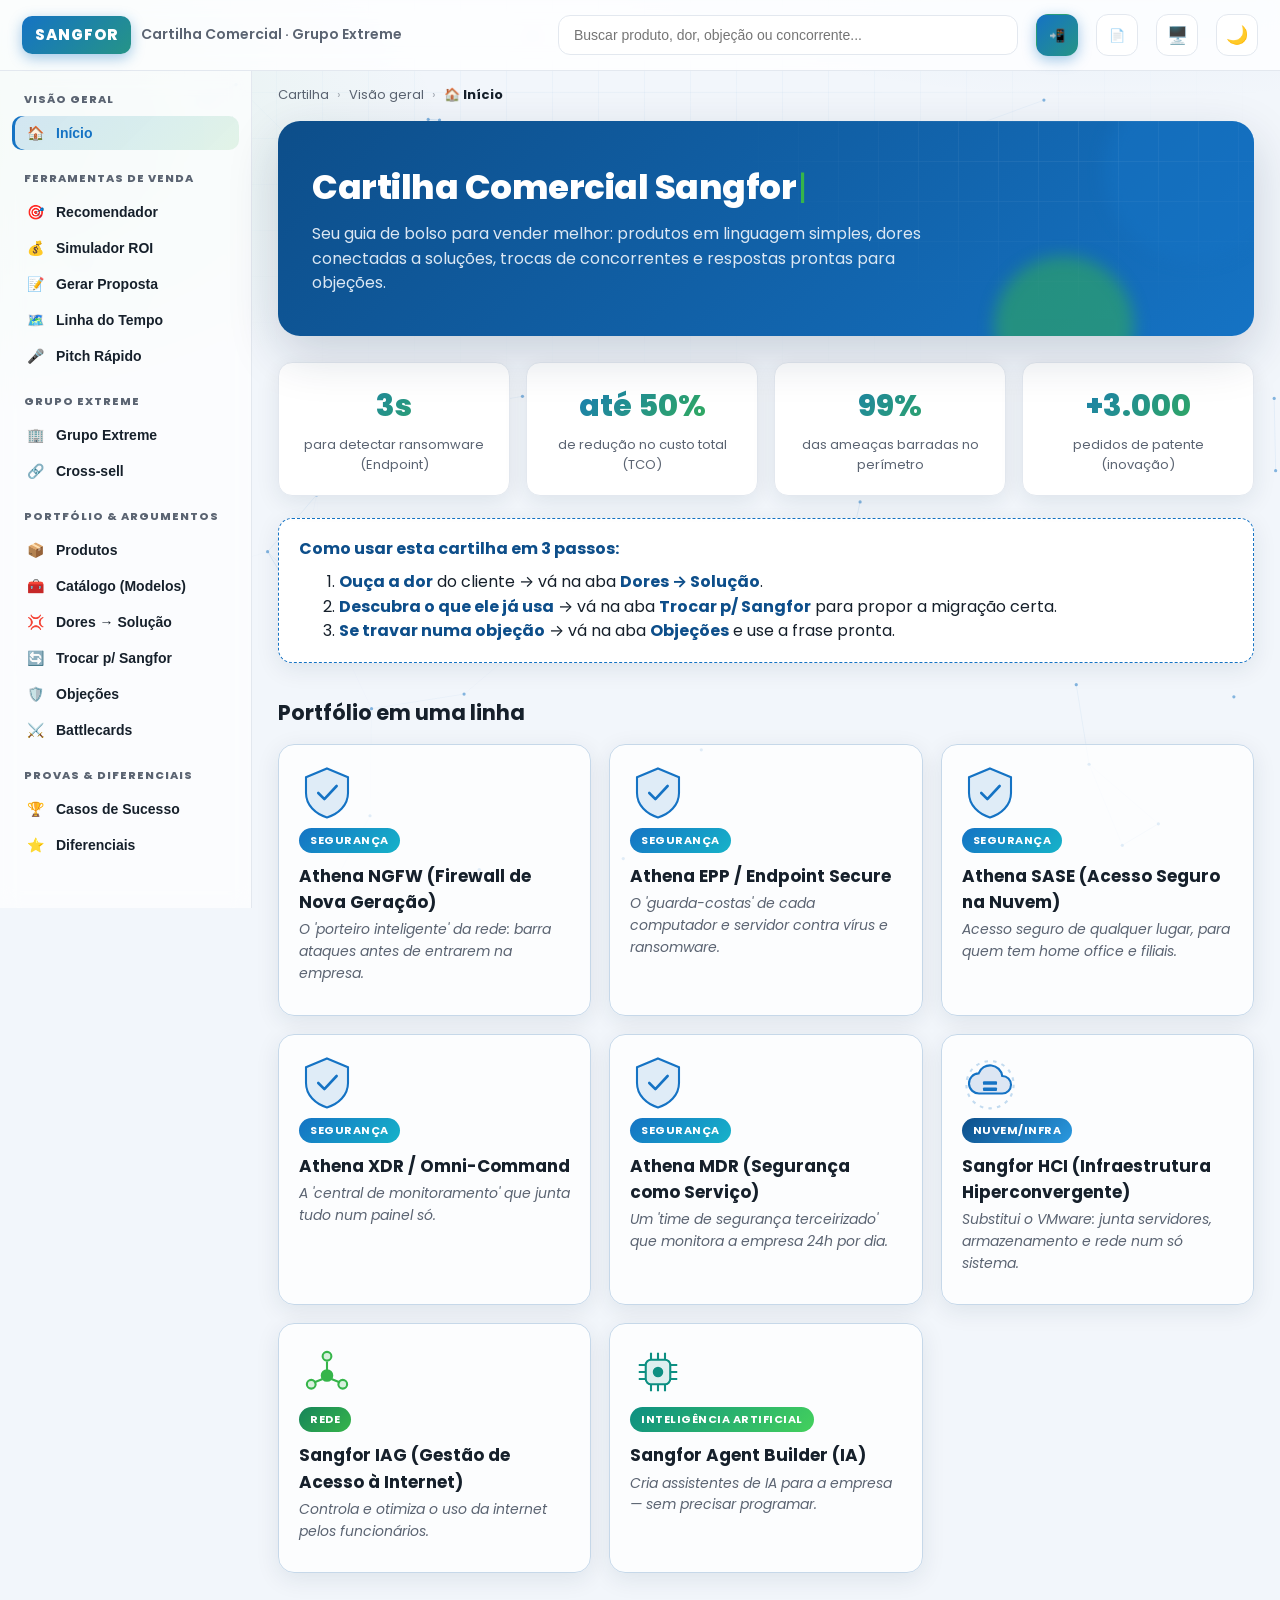
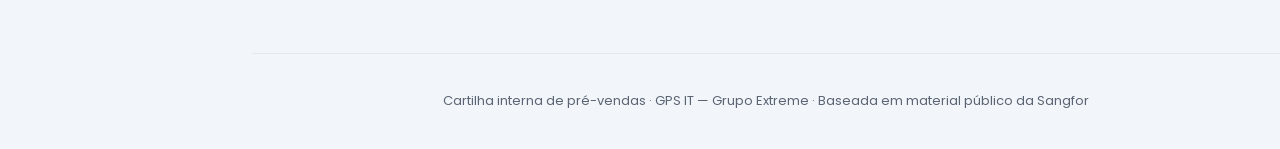
==== commit 29c9eea9: "Add files via upload" ====
--- a/index.html
+++ b/index.html
@@ -26,40 +26,77 @@
 <!-- Camada de confete -->
 <canvas id="confetti"></canvas>
 
+<!-- Barra superior (app bar) -->
 <header class="topbar">
+  <button id="menuToggle" class="icon-btn" title="Menu" aria-label="Abrir/fechar menu">☰</button>
   <div class="brand">
     <img id="logo-img" class="logo-img" src="logo.png" alt="Sangfor" />
     <span class="logo logo-fallback">SANGFOR</span>
-    <span class="tag">Cartilha Comercial</span>
+    <span class="tag">Cartilha Comercial · Grupo Extreme</span>
   </div>
   <input id="search" type="search" placeholder="Buscar produto, dor, objeção ou concorrente..." />
-  <button id="install" title="Instalar como aplicativo" aria-label="Instalar app" hidden>📲 Instalar</button>
-  <button id="pdf" title="Exportar/Imprimir esta aba em PDF" aria-label="Exportar PDF">📄 PDF</button>
-  <button id="present" title="Modo apresentação (tela cheia)" aria-label="Modo apresentação">🖥️</button>
-  <button id="theme" title="Alternar modo claro/escuro" aria-label="Alternar tema">🌙</button>
+  <button id="install" class="icon-btn" title="Instalar como aplicativo" aria-label="Instalar app" hidden>📲</button>
+  <button id="pdf" class="icon-btn" title="Exportar/Imprimir esta aba em PDF" aria-label="Exportar PDF">📄</button>
+  <button id="present" class="icon-btn" title="Modo apresentação (tela cheia)" aria-label="Modo apresentação">🖥️</button>
+  <button id="theme" class="icon-btn" title="Alternar modo claro/escuro" aria-label="Alternar tema">🌙</button>
 </header>
 
-<nav class="tabs" id="tabs">
-  <button class="tab active" data-view="inicio">🏠 Início</button>
-  <button class="tab" data-view="recomendador">🎯 Recomendador</button>
-  <button class="tab" data-view="roi">💰 Simulador ROI</button>
-  <button class="tab" data-view="produtos">📦 Produtos</button>
-  <button class="tab" data-view="catalogo">🧰 Catálogo (Modelos)</button>
-  <button class="tab" data-view="dores">💢 Dores → Solução</button>
-  <button class="tab" data-view="troca">🔄 Trocar p/ Sangfor</button>
-  <button class="tab" data-view="objecoes">🛡️ Objeções</button>
-  <button class="tab" data-view="battlecards">⚔️ Battlecards</button>
-  <button class="tab" data-view="jornada">🗺️ Linha do Tempo</button>
-  <button class="tab" data-view="pitch">🎤 Pitch Rápido</button>
-  <button class="tab" data-view="casos">🏆 Casos de Sucesso</button>
-  <button class="tab" data-view="diferenciais">⭐ Diferenciais</button>
+<div class="shell">
+  <!-- Menu lateral agrupado -->
+  <aside class="sidebar" id="sidebar">
+    <nav id="tabs">
+      <div class="nav-group">
+        <div class="nav-title">Visão geral</div>
+        <button class="tab active" data-view="inicio"><span class="ti">🏠</span>Início</button>
+      </div>
+      <div class="nav-group">
+        <div class="nav-title">Ferramentas de venda</div>
+        <button class="tab" data-view="recomendador"><span class="ti">🎯</span>Recomendador</button>
+        <button class="tab" data-view="roi"><span class="ti">💰</span>Simulador ROI</button>
+        <button class="tab" data-view="proposta"><span class="ti">📝</span>Gerar Proposta</button>
+        <button class="tab" data-view="jornada"><span class="ti">🗺️</span>Linha do Tempo</button>
+        <button class="tab" data-view="pitch"><span class="ti">🎤</span>Pitch Rápido</button>
+      </div>
+      <div class="nav-group">
+        <div class="nav-title">Grupo Extreme</div>
+        <button class="tab" data-view="grupo"><span class="ti">🏢</span>Grupo Extreme</button>
+        <button class="tab" data-view="crosssell"><span class="ti">🔗</span>Cross-sell</button>
+      </div>
+      <div class="nav-group">
+        <div class="nav-title">Portfólio & argumentos</div>
+        <button class="tab" data-view="produtos"><span class="ti">📦</span>Produtos</button>
+        <button class="tab" data-view="catalogo"><span class="ti">🧰</span>Catálogo (Modelos)</button>
+        <button class="tab" data-view="dores"><span class="ti">💢</span>Dores → Solução</button>
+        <button class="tab" data-view="troca"><span class="ti">🔄</span>Trocar p/ Sangfor</button>
+        <button class="tab" data-view="objecoes"><span class="ti">🛡️</span>Objeções</button>
+        <button class="tab" data-view="battlecards"><span class="ti">⚔️</span>Battlecards</button>
+      </div>
+      <div class="nav-group">
+        <div class="nav-title">Provas & diferenciais</div>
+        <button class="tab" data-view="casos"><span class="ti">🏆</span>Casos de Sucesso</button>
+        <button class="tab" data-view="diferenciais"><span class="ti">⭐</span>Diferenciais</button>
+      </div>
+    </nav>
+  </aside>
+  <div class="sidebar-overlay" id="sidebarOverlay"></div>
+
+  <div class="content">
+    <div class="crumb" id="crumb"></div>
+    <main id="app"></main>
+    <footer class="foot">
+      <p>Cartilha interna de pré-vendas · GPS IT — Grupo Extreme · Baseada em material público da Sangfor</p>
+    </footer>
+  </div>
+</div>
+
+<!-- Navegação inferior (mobile) -->
+<nav class="bottomnav" id="bottomnav">
+  <button data-view="inicio"><span>🏠</span>Início</button>
+  <button data-view="recomendador"><span>🎯</span>Recomendar</button>
+  <button data-view="proposta"><span>📝</span>Proposta</button>
+  <button data-view="crosssell"><span>🔗</span>Cross-sell</button>
+  <button data-view="produtos"><span>📦</span>Produtos</button>
 </nav>
-
-<main id="app"></main>
-
-<footer class="foot">
-  <p>Cartilha interna de pré-vendas · Baseada em material público da Sangfor · Para o time comercial</p>
-</footer>
 
 <script src="data.js"></script>
 <script src="app.js"></script>
--- a/styles.css
+++ b/styles.css
@@ -94,28 +94,55 @@
   width:42px;height:42px;border-radius:12px;cursor:pointer;font-size:18px;transition:.2s;
 }
 #theme:hover{border-color:var(--brand);transform:translateY(-2px)}
-/* ---------- TABS ---------- */
-.tabs{
-  display:flex;gap:7px;flex-wrap:wrap;
-  background:color-mix(in srgb,var(--card) 82%,transparent);
+.icon-btn{
+  border:1px solid var(--line);background:var(--card);color:var(--ink);
+  width:42px;height:42px;border-radius:12px;cursor:pointer;font-size:17px;transition:.2s;flex:none;
+  display:inline-flex;align-items:center;justify-content:center;
+}
+.icon-btn:hover{border-color:var(--brand);color:var(--brand);transform:translateY(-2px)}
+#menuToggle{display:none}
+
+/* ---------- SHELL: sidebar + conteúdo ---------- */
+.shell{display:flex;align-items:flex-start;max-width:1320px;margin:0 auto;width:100%}
+.sidebar{
+  position:sticky;top:63px;align-self:flex-start;
+  width:252px;flex:none;height:calc(100vh - 63px);overflow-y:auto;
+  background:color-mix(in srgb,var(--card) 70%,transparent);
   backdrop-filter:blur(10px);
-  padding:11px 22px;border-bottom:1px solid var(--line);
-  position:sticky;top:62px;z-index:49;
-}
-.tab{
-  border:1px solid var(--line);background:var(--card);color:var(--ink);
-  padding:8px 15px;border-radius:999px;font-size:14px;font-weight:600;cursor:pointer;
-  transition:.18s;
-}
-.tab:hover{border-color:var(--brand);color:var(--brand);transform:translateY(-2px)}
-.tab.active{
-  background:linear-gradient(135deg,var(--brand),var(--accent));background-size:200% 200%;
-  animation:gradShift 6s ease infinite;
-  color:#fff;border-color:transparent;
-  box-shadow:0 6px 16px rgba(21,115,196,.35);
-}
-/* ---------- LAYOUT ---------- */
-main{max-width:1080px;margin:0 auto;padding:30px 22px 70px}
+  border-right:1px solid var(--line);padding:16px 12px 30px;
+}
+.nav-group{margin-bottom:16px}
+.nav-title{
+  font-size:11px;font-weight:800;letter-spacing:1px;text-transform:uppercase;
+  color:var(--muted);padding:4px 12px 8px;
+}
+.sidebar .tab{
+  display:flex;align-items:center;gap:10px;width:100%;text-align:left;
+  border:none;background:transparent;color:var(--ink);
+  padding:9px 12px;border-radius:10px;font-size:14px;font-weight:600;cursor:pointer;
+  transition:.15s;margin-bottom:2px;
+}
+.sidebar .tab .ti{width:22px;text-align:center;flex:none}
+.sidebar .tab:hover{background:var(--bg2);color:var(--brand)}
+.sidebar .tab.active{
+  background:linear-gradient(135deg,color-mix(in srgb,var(--brand) 16%,transparent),color-mix(in srgb,var(--accent) 12%,transparent));
+  color:var(--brand);box-shadow:inset 3px 0 0 var(--brand);
+}
+.sidebar-overlay{display:none}
+
+.content{flex:1;min-width:0}
+.crumb{
+  display:flex;align-items:center;gap:8px;flex-wrap:wrap;
+  padding:14px 26px 0;font-size:13px;color:var(--muted);
+}
+.crumb .sep{opacity:.5}
+.crumb b{color:var(--ink)}
+
+/* ---------- NAV INFERIOR (mobile) ---------- */
+.bottomnav{display:none}
+
+/* ---------- LAYOUT CONTEÚDO ---------- */
+main{max-width:1080px;margin:0 auto;padding:16px 26px 80px}
 .view{animation:fadeUp .5s ease both}
 @keyframes fadeUp{from{opacity:0;transform:translateY(16px)}to{opacity:1;transform:none}}
 h1{font-size:30px;margin:0 0 8px;letter-spacing:-.5px;font-weight:800}
@@ -232,6 +259,7 @@
 body.dark th{color:#ff8b80}
 tr:last-child td{border-bottom:none}
 tbody tr{transition:background .15s}
+tbody tr:nth-child(even){background:color-mix(in srgb,var(--bg2) 55%,transparent)}
 tbody tr:hover{background:var(--bg2)}
 /* ---------- STEPS / STATS / CALLOUT ---------- */
 .step{display:flex;gap:15px;margin-bottom:15px;background:var(--card);border:1px solid var(--line);border-radius:14px;padding:18px;box-shadow:var(--shadow);transition:transform .2s}
@@ -253,7 +281,31 @@
 .hide{display:none!important}
 .nores{color:var(--muted);padding:34px;text-align:center}
 .foot{text-align:center;color:var(--muted);font-size:13px;padding:24px;border-top:1px solid var(--line)}
-@media(max-width:600px){ .tag{display:none} main{padding:22px 14px 56px} h1{font-size:25px} .hero{padding:28px 22px} }
+@media(max-width:960px){
+  #menuToggle{display:inline-flex}
+  .sidebar{
+    position:fixed;top:0;left:0;height:100vh;z-index:120;width:270px;
+    transform:translateX(-100%);transition:transform .3s cubic-bezier(.2,.8,.2,1);
+    background:var(--card);padding-top:70px;
+  }
+  body.sidebar-open .sidebar{transform:none;box-shadow:var(--shadow-lg)}
+  body.sidebar-open .sidebar-overlay{display:block;position:fixed;inset:0;z-index:110;background:rgba(6,16,26,.5)}
+  .crumb{padding:12px 16px 0}
+  main{padding:14px 16px 90px}
+  /* navegação inferior estilo app */
+  .bottomnav{
+    display:flex;position:fixed;bottom:0;left:0;right:0;z-index:100;
+    background:color-mix(in srgb,var(--card) 92%,transparent);backdrop-filter:blur(12px);
+    border-top:1px solid var(--line);padding:6px 4px;justify-content:space-around;
+  }
+  .bottomnav button{
+    display:flex;flex-direction:column;align-items:center;gap:2px;flex:1;
+    border:none;background:transparent;color:var(--muted);font-size:11px;font-weight:600;cursor:pointer;padding:4px;
+  }
+  .bottomnav button span{font-size:19px}
+  .bottomnav button.active{color:var(--brand)}
+}
+@media(max-width:600px){ .tag{display:none} h1{font-size:25px} .hero{padding:28px 22px} }
 @media(prefers-reduced-motion:reduce){*{animation:none!important;transition:none!important}}
 
 /* ---------- RECOMENDADOR ---------- */
@@ -411,10 +463,109 @@
   .card:hover .picon{transform:none}
 }
 
+/* ---------- EMBLEMAS / MARCAS DAS EMPRESAS ---------- */
+.marca{display:inline-flex;align-items:center;justify-content:center}
+.marca-logo{
+  width:48px;height:48px;object-fit:contain;border-radius:12px;background:#fff;padding:5px;
+  filter:drop-shadow(0 4px 10px rgba(16,40,70,.22));
+}
+.emblem{width:48px;height:48px;flex:none;filter:drop-shadow(0 4px 10px rgba(16,40,70,.25))}
+.company-head{display:flex;align-items:center;gap:12px;margin-bottom:8px}
+.company-head .emblem,.company-head .marca-logo{width:46px;height:46px}
+.orbit-center .marca-logo{width:58px;height:58px}
+.orbit-node .marca-logo{width:44px;height:44px}
+
+/* ---------- MAPA ORBITAL DO GRUPO (inovador) ---------- */
+.orbit-wrap{
+  position:relative;height:360px;margin:6px 0 30px;display:flex;align-items:center;justify-content:center;
+}
+.orbit-ring{
+  position:absolute;width:300px;height:300px;border-radius:50%;
+  border:1.5px dashed color-mix(in srgb,var(--brand) 35%,transparent);
+  animation:spin 40s linear infinite;
+}
+.orbit-ring::after{
+  content:"";position:absolute;inset:-30px;border-radius:50%;
+  border:1px solid color-mix(in srgb,var(--accent) 25%,transparent);
+}
+.orbit-center{
+  position:relative;z-index:3;display:flex;flex-direction:column;align-items:center;gap:6px;
+  background:var(--card);border:2px solid color-mix(in srgb,var(--brand) 40%,var(--line));
+  border-radius:20px;padding:14px 18px;box-shadow:var(--glow);
+}
+.orbit-center .emblem{width:58px;height:58px}
+.orbit-center span{font-weight:800;font-size:14px}
+.orbit-node{
+  position:absolute;z-index:2;display:flex;flex-direction:column;align-items:center;gap:3px;
+  transform:rotate(var(--ang)) translate(150px) rotate(calc(-1 * var(--ang)));
+  transition:transform .3s, filter .2s;cursor:default;
+}
+.orbit-node .emblem{width:44px;height:44px}
+.orbit-node span{font-size:12px;font-weight:700;background:var(--card);padding:1px 7px;border-radius:6px;border:1px solid var(--line)}
+.orbit-node:hover{filter:drop-shadow(0 0 10px color-mix(in srgb,var(--brand) 60%,transparent));z-index:5}
+.orbit-node::before{ /* linha ligando ao centro */
+  content:"";position:absolute;top:50%;left:50%;width:150px;height:2px;transform-origin:left center;
+  transform:translateY(-50%) rotate(calc(180deg - var(--ang)));
+  background:linear-gradient(90deg,color-mix(in srgb,var(--brand) 50%,transparent),transparent);
+  z-index:-1;
+}
+@media(max-width:560px){
+  .orbit-wrap{height:300px}
+  .orbit-ring{width:230px;height:230px}
+  .orbit-node{transform:rotate(var(--ang)) translate(115px) rotate(calc(-1 * var(--ang)))}
+  .orbit-node::before{width:115px}
+}
+
+/* ---------- MARCAS ✓ / ✗ (battlecards) ---------- */
+.mark{display:inline-flex;align-items:center;justify-content:center;width:18px;height:18px;border-radius:50%;
+  font-size:11px;font-weight:800;margin-right:7px;vertical-align:middle}
+.mark.yes{background:var(--green-bg);color:var(--green)}
+.mark.no{background:#fdeaea;color:#c0392b}
+body.dark .mark.yes{background:#0c2a1e;color:#5ddfa0}
+body.dark .mark.no{background:#2c1414;color:#f08f8f}
+
+/* ---------- GRÁFICO DE BARRAS (ROI) ---------- */
+.barcmp{display:flex;flex-direction:column;gap:12px;margin-top:8px}
+.barrow{display:flex;align-items:center;gap:12px}
+.barlab{width:92px;flex:none;font-weight:700;font-size:13px}
+.bartrack{flex:1;height:26px;background:var(--bg2);border-radius:8px;overflow:hidden}
+.barfill{height:100%;border-radius:8px;transition:width 1s cubic-bezier(.2,.8,.2,1);animation:growbar 1s ease both}
+.barfill.atual{background:linear-gradient(90deg,#8795a8,#aab4c2)}
+.barfill.novo{background:linear-gradient(90deg,var(--brand),var(--accent))}
+.barval{width:110px;flex:none;text-align:right;font-weight:800;font-size:13px}
+@keyframes growbar{from{width:0}}
+
+/* ---------- BOTÃO WHATSAPP ---------- */
+.copyactions{display:flex;gap:8px;flex-wrap:wrap;margin-top:8px}
+.wabtn{
+  display:inline-block;text-decoration:none;border:1px solid var(--line);background:var(--card);
+  color:#1fa855;font-size:12px;font-weight:700;padding:5px 11px;border-radius:8px;transition:.15s;
+}
+.wabtn:hover{border-color:#25d366;color:#25d366;transform:translateY(-1px)}
+.copybtn{margin-top:0}
+
+/* ---------- GERADOR DE PROPOSTA ---------- */
+.pform{display:grid;grid-template-columns:1fr 1fr;gap:14px}
+@media(max-width:620px){ .pform{grid-template-columns:1fr} }
+.proposta{
+  background:var(--card);border:1px solid var(--line);border-radius:16px;padding:26px;
+  box-shadow:var(--shadow-lg);
+}
+.pp-head{display:flex;justify-content:space-between;align-items:flex-start;gap:16px;
+  border-bottom:3px solid transparent;border-image:linear-gradient(90deg,var(--brand),var(--accent)) 1;
+  padding-bottom:14px;margin-bottom:16px}
+.pp-sel{font-size:12px;font-weight:700;text-transform:uppercase;letter-spacing:1px;color:var(--brand)}
+.pp-cli{font-size:24px;font-weight:800;line-height:1.2}
+.pp-sub{color:var(--muted);font-size:14px}
+.pp-brand{text-align:right;font-weight:800;color:var(--brand-dark);font-size:14px}
+.pp-brand span{font-weight:500;color:var(--muted);font-size:12px}
+.pp-foot{margin-top:16px;padding-top:12px;border-top:1px solid var(--line);color:var(--muted);font-size:12px}
+
 /* ---------- IMPRESSÃO / EXPORTAR PDF ---------- */
 @media print{
   @page{ margin:14mm; }
-  .topbar,.tabs,.foot,.copybtn,#search,#theme,#present,#pdf,#install,#netstatus,.cta,.opts,.hero .blob,#bg,#confetti,#splash{ display:none!important; }
+  .topbar,.sidebar,.sidebar-overlay,.bottomnav,.crumb,.foot,.copybtn,.wabtn,.copyactions,#search,#theme,#present,#pdf,#install,#menuToggle,.orbit-wrap,#netstatus,.cta,.opts,.pform,.hero .blob,#bg,#confetti,#splash{ display:none!important; }
+  .shell,.content{display:block}
   .reveal{opacity:1!important;transform:none!important}
   body{ background:#fff!important; color:#000!important; }
   body.dark{ --ink:#000; --muted:#333; --card:#fff; --line:#ccc; --bg:#fff; --bg2:#f2f2f2; }
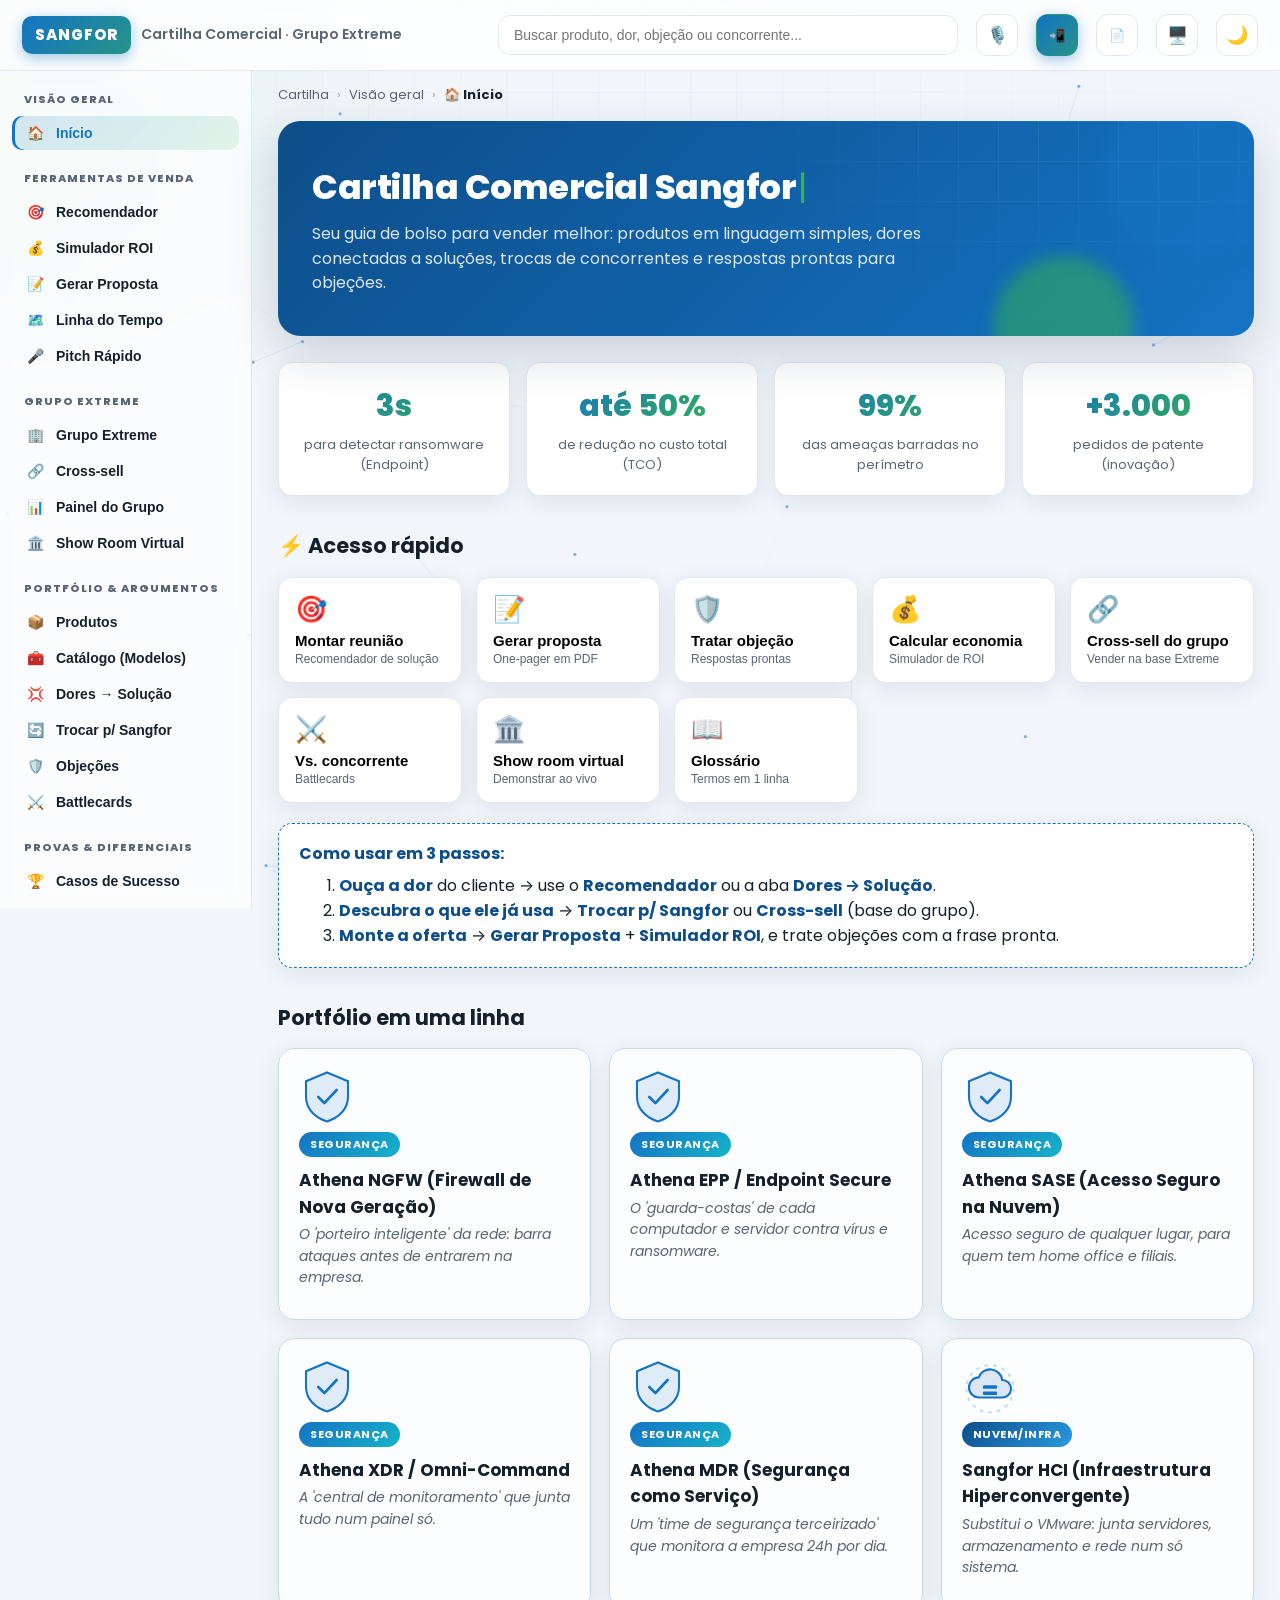
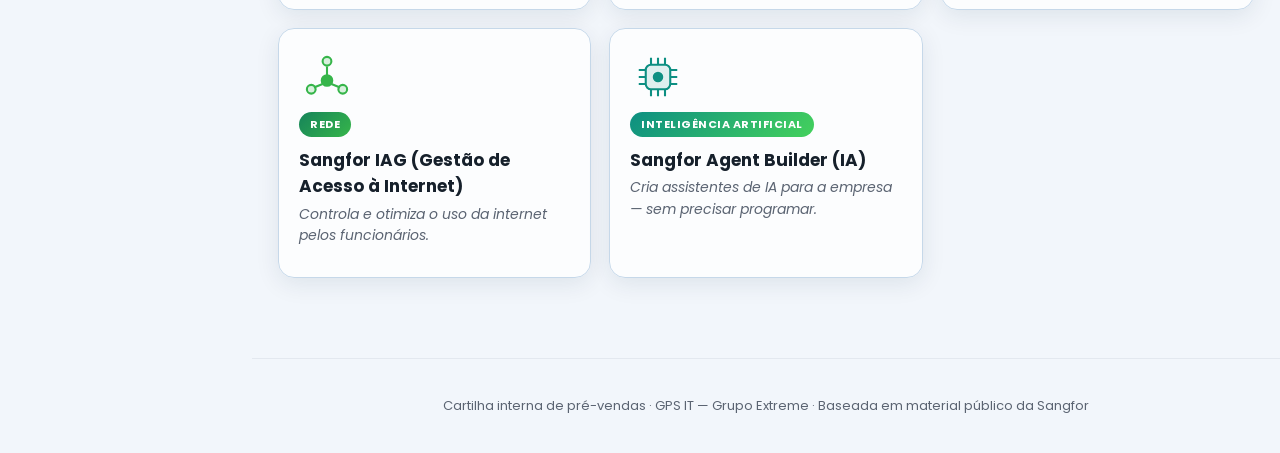
==== commit 14992a21: "Add files via upload" ====
--- a/index.html
+++ b/index.html
@@ -35,6 +35,7 @@
     <span class="tag">Cartilha Comercial · Grupo Extreme</span>
   </div>
   <input id="search" type="search" placeholder="Buscar produto, dor, objeção ou concorrente..." />
+  <button id="voice" class="icon-btn" title="Busca por voz" aria-label="Busca por voz">🎙️</button>
   <button id="install" class="icon-btn" title="Instalar como aplicativo" aria-label="Instalar app" hidden>📲</button>
   <button id="pdf" class="icon-btn" title="Exportar/Imprimir esta aba em PDF" aria-label="Exportar PDF">📄</button>
   <button id="present" class="icon-btn" title="Modo apresentação (tela cheia)" aria-label="Modo apresentação">🖥️</button>
@@ -61,6 +62,8 @@
         <div class="nav-title">Grupo Extreme</div>
         <button class="tab" data-view="grupo"><span class="ti">🏢</span>Grupo Extreme</button>
         <button class="tab" data-view="crosssell"><span class="ti">🔗</span>Cross-sell</button>
+        <button class="tab" data-view="painel"><span class="ti">📊</span>Painel do Grupo</button>
+        <button class="tab" data-view="showroom"><span class="ti">🏛️</span>Show Room Virtual</button>
       </div>
       <div class="nav-group">
         <div class="nav-title">Portfólio & argumentos</div>
@@ -75,6 +78,12 @@
         <div class="nav-title">Provas & diferenciais</div>
         <button class="tab" data-view="casos"><span class="ti">🏆</span>Casos de Sucesso</button>
         <button class="tab" data-view="diferenciais"><span class="ti">⭐</span>Diferenciais</button>
+      </div>
+      <div class="nav-group">
+        <div class="nav-title">Apoio & conhecimento</div>
+        <button class="tab" data-view="glossario"><span class="ti">📖</span>Glossário</button>
+        <button class="tab" data-view="faq"><span class="ti">❓</span>FAQ Comercial</button>
+        <button class="tab" data-view="favoritos"><span class="ti">⭐</span>Favoritos</button>
       </div>
     </nav>
   </aside>
--- a/styles.css
+++ b/styles.css
@@ -516,6 +516,45 @@
   .orbit-node::before{width:115px}
 }
 
+/* ---------- DASHBOARD DE ACESSO RÁPIDO (home) ---------- */
+.quickgrid{display:grid;grid-template-columns:repeat(auto-fill,minmax(180px,1fr));gap:14px;margin-bottom:8px}
+.quick{
+  display:flex;flex-direction:column;align-items:flex-start;gap:3px;text-align:left;cursor:pointer;
+  border:1px solid var(--line);border-radius:14px;padding:16px;background:var(--card);
+  box-shadow:var(--shadow);transition:.2s;position:relative;overflow:hidden;
+}
+.quick::before{content:"";position:absolute;top:0;left:0;right:0;height:3px;background:linear-gradient(90deg,var(--brand),var(--accent));opacity:0;transition:.2s}
+.quick:hover{transform:translateY(-4px);box-shadow:var(--glow);border-color:color-mix(in srgb,var(--brand) 40%,var(--line))}
+.quick:hover::before{opacity:1}
+.quick .qi{font-size:26px;margin-bottom:4px}
+.quick b{font-size:15px}
+.quick small{color:var(--muted);font-size:12px}
+
+/* ---------- BOTÃO FAVORITO / VOZ ---------- */
+.favbtn{border:1px solid var(--line);background:var(--card);color:#b8860b;font-size:12px;font-weight:700;padding:5px 11px;border-radius:8px;cursor:pointer;transition:.15s}
+.favbtn:hover{border-color:#e0a800;color:#e0a800;transform:translateY(-1px)}
+.favbtn.ok{background:var(--green-bg);color:var(--green);border-color:var(--green)}
+#voice.listening{background:#c0392b;color:#fff;border-color:#c0392b;animation:pulse 1s ease-in-out infinite}
+@keyframes pulse{0%,100%{box-shadow:0 0 0 0 rgba(192,57,43,.5)}50%{box-shadow:0 0 0 8px rgba(192,57,43,0)}}
+
+/* ---------- SHOW ROOM / DEMO DE ATAQUE ---------- */
+.demo-stage{background:var(--card);border:1px solid var(--line);border-radius:16px;padding:28px;box-shadow:var(--shadow);text-align:center}
+.demo-line{display:flex;align-items:center;justify-content:space-between;gap:10px;max-width:560px;margin:0 auto 20px;position:relative}
+.demo-node{display:flex;flex-direction:column;align-items:center;gap:4px;font-size:34px;z-index:2}
+.demo-node span{font-size:12px;font-weight:700;color:var(--muted)}
+.demo-packet{position:absolute;left:12%;font-size:24px;opacity:0;z-index:1}
+.demo-stage.running .demo-packet{animation:attackMove 1.4s ease-in-out infinite}
+.demo-stage.running .n-fw{animation:shield 0.6s ease-in-out infinite}
+.demo-stage.blocked .n-fw{filter:drop-shadow(0 0 12px #36b54a)}
+.demo-stage.blocked .n-pc{filter:drop-shadow(0 0 10px #36b54a)}
+@keyframes attackMove{0%{left:12%;opacity:1}60%{left:42%;opacity:1}70%{opacity:0}100%{opacity:0}}
+@keyframes shield{0%,100%{transform:scale(1)}50%{transform:scale(1.15)}}
+.demo-status{font-size:16px;font-weight:600;margin-bottom:6px;min-height:24px}
+.demo-timer{font-size:40px;font-weight:800;background:linear-gradient(135deg,var(--brand),var(--accent));-webkit-background-clip:text;background-clip:text;color:transparent;margin-bottom:14px}
+
+/* ---------- PAINEL DO GRUPO ---------- */
+.stat .big[data-suffix="M"]{font-size:26px}
+
 /* ---------- MARCAS ✓ / ✗ (battlecards) ---------- */
 .mark{display:inline-flex;align-items:center;justify-content:center;width:18px;height:18px;border-radius:50%;
   font-size:11px;font-weight:800;margin-right:7px;vertical-align:middle}
@@ -564,7 +603,7 @@
 /* ---------- IMPRESSÃO / EXPORTAR PDF ---------- */
 @media print{
   @page{ margin:14mm; }
-  .topbar,.sidebar,.sidebar-overlay,.bottomnav,.crumb,.foot,.copybtn,.wabtn,.copyactions,#search,#theme,#present,#pdf,#install,#menuToggle,.orbit-wrap,#netstatus,.cta,.opts,.pform,.hero .blob,#bg,#confetti,#splash{ display:none!important; }
+  .topbar,.sidebar,.sidebar-overlay,.bottomnav,.crumb,.foot,.copybtn,.wabtn,.favbtn,.copyactions,#search,#theme,#present,#pdf,#install,#voice,#menuToggle,.orbit-wrap,.quickgrid,#netstatus,.cta,.opts,.pform,.hero .blob,#bg,#confetti,#splash{ display:none!important; }
   .shell,.content{display:block}
   .reveal{opacity:1!important;transform:none!important}
   body{ background:#fff!important; color:#000!important; }
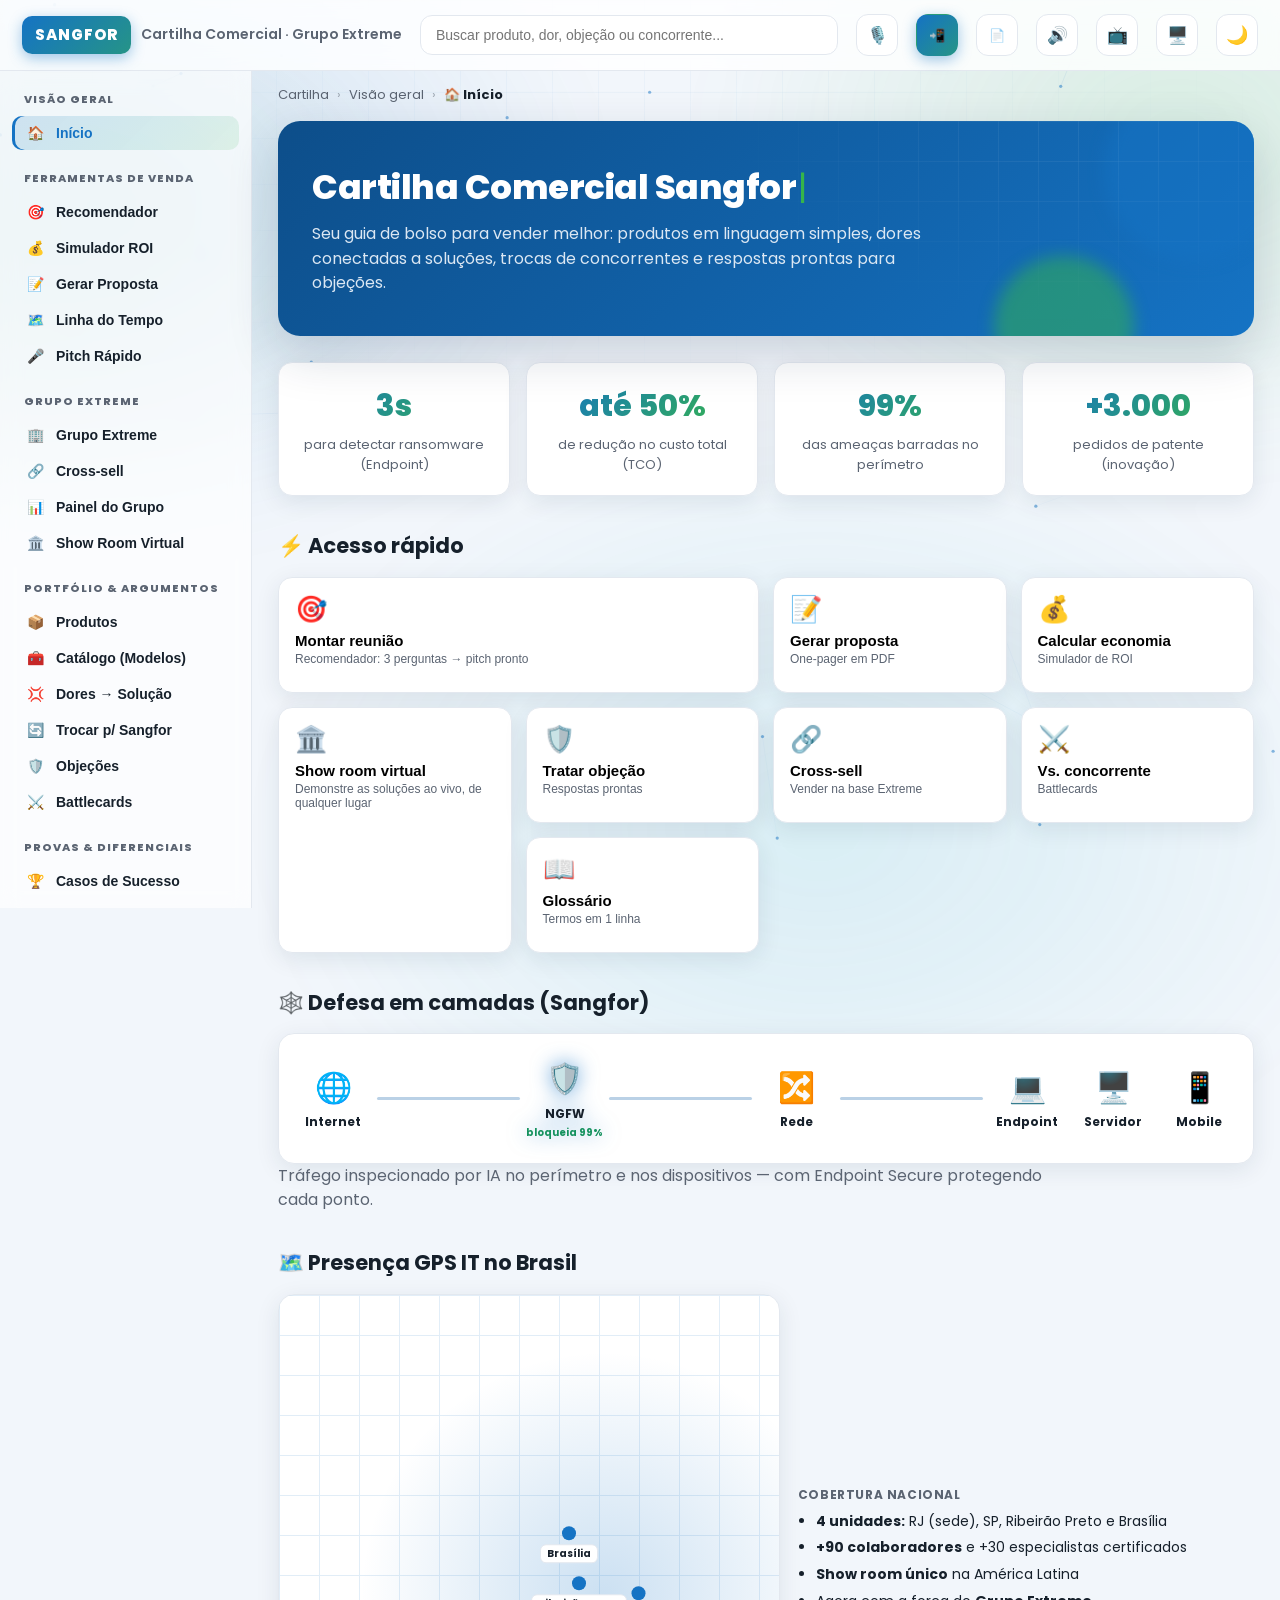
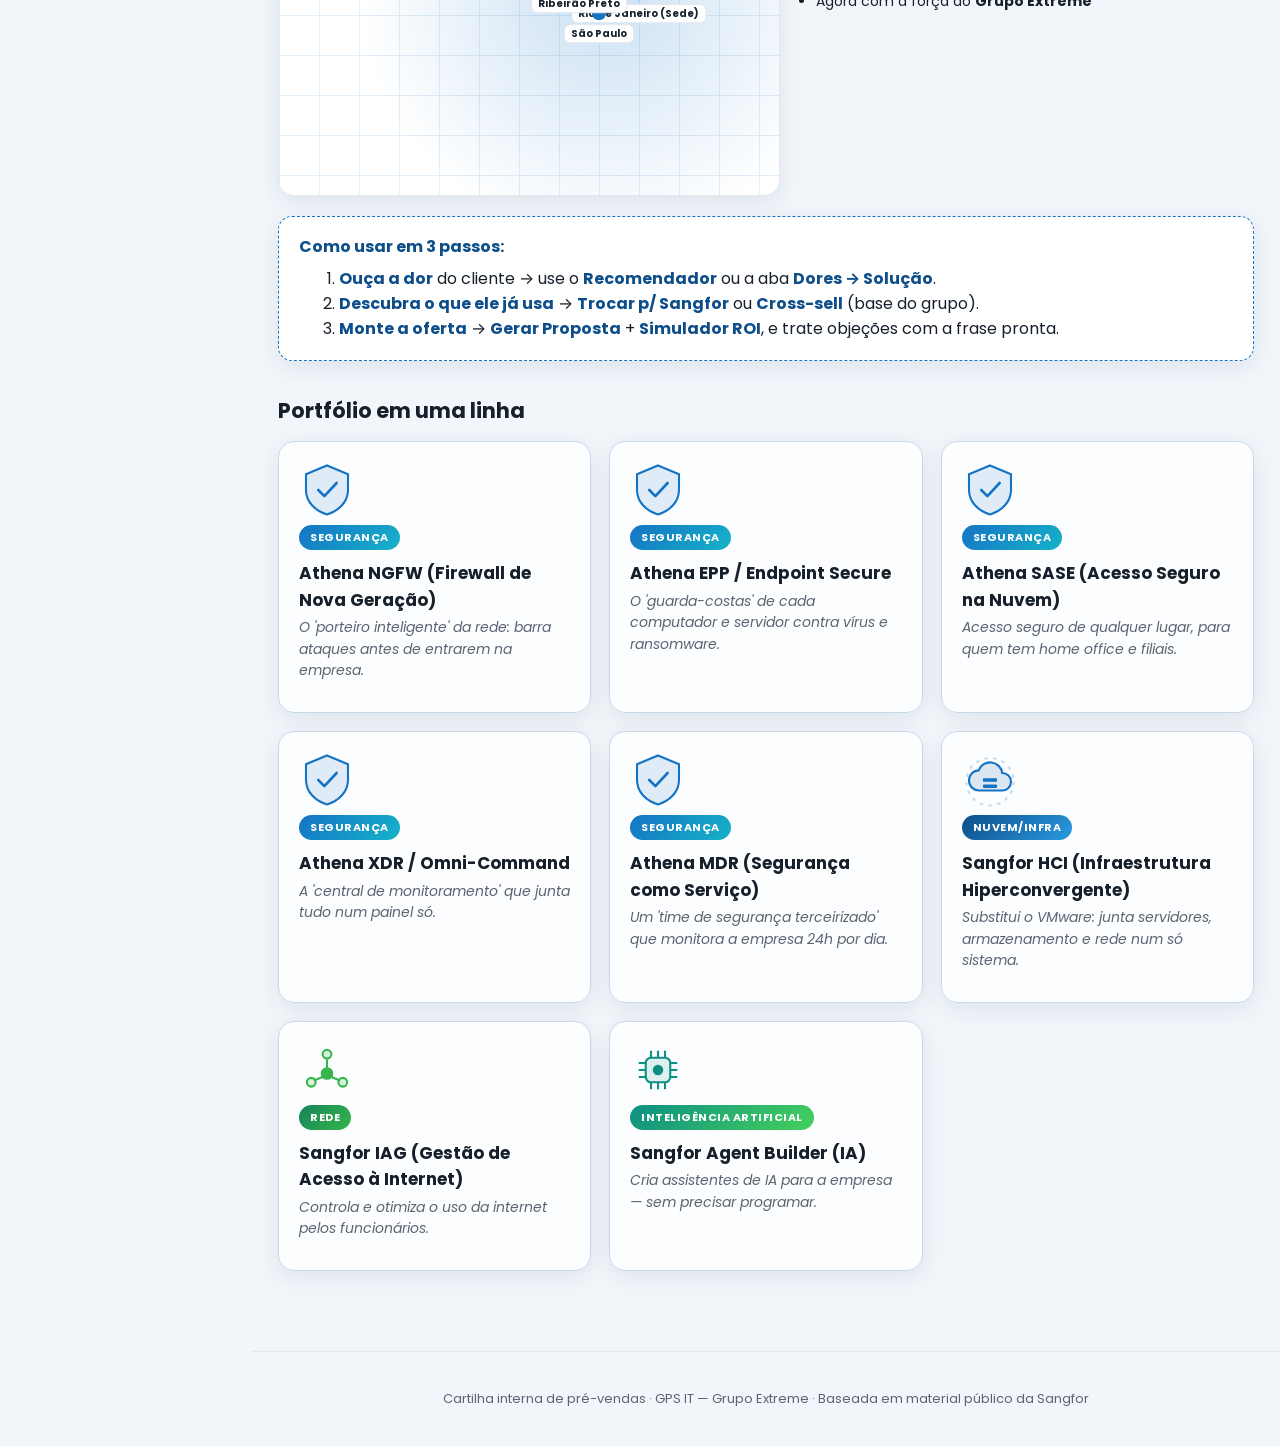
==== commit 9db106ec: "Add files via upload" ====
--- a/index.html
+++ b/index.html
@@ -21,6 +21,8 @@
   </div>
 </div>
 
+<!-- Luz que segue o mouse (spotlight) -->
+<div id="spotlight"></div>
 <!-- Fundo animado (partículas/gradiente) -->
 <canvas id="bg"></canvas>
 <!-- Camada de confete -->
@@ -38,6 +40,8 @@
   <button id="voice" class="icon-btn" title="Busca por voz" aria-label="Busca por voz">🎙️</button>
   <button id="install" class="icon-btn" title="Instalar como aplicativo" aria-label="Instalar app" hidden>📲</button>
   <button id="pdf" class="icon-btn" title="Exportar/Imprimir esta aba em PDF" aria-label="Exportar PDF">📄</button>
+  <button id="narrate" class="icon-btn" title="Narrar esta aba (voz)" aria-label="Narrar">🔊</button>
+  <button id="kiosk" class="icon-btn" title="Modo Quiosque/TV (apresentação automática)" aria-label="Modo Quiosque">📺</button>
   <button id="present" class="icon-btn" title="Modo apresentação (tela cheia)" aria-label="Modo apresentação">🖥️</button>
   <button id="theme" class="icon-btn" title="Alternar modo claro/escuro" aria-label="Alternar tema">🌙</button>
 </header>
@@ -108,6 +112,7 @@
 </nav>
 
 <script src="data.js"></script>
+<script src="globe.js"></script>
 <script src="app.js"></script>
 <script>
   /* Registra o service worker para funcionar offline (PWA).
--- a/styles.css
+++ b/styles.css
@@ -52,6 +52,26 @@
     linear-gradient(90deg, color-mix(in srgb,var(--brand) 9%,transparent) 1px, transparent 1px);
   background-size:46px 46px;
   mask-image:radial-gradient(900px 600px at 50% 0%, #000, transparent 75%);
+}
+/* AURORA / mesh gradient animado (sutil, corporativo) */
+body::after{
+  content:"";position:fixed;inset:-20%;z-index:-3;pointer-events:none;opacity:.5;
+  background:
+    radial-gradient(40% 40% at 20% 30%, color-mix(in srgb,var(--brand) 32%,transparent), transparent 70%),
+    radial-gradient(38% 38% at 80% 25%, color-mix(in srgb,var(--accent) 28%,transparent), transparent 70%),
+    radial-gradient(45% 45% at 60% 80%, color-mix(in srgb,var(--brand2) 24%,transparent), transparent 70%);
+  filter:blur(40px);animation:aurora 22s ease-in-out infinite;
+}
+@keyframes aurora{
+  0%,100%{transform:translate(0,0) scale(1)}
+  33%{transform:translate(4%,-3%) scale(1.08)}
+  66%{transform:translate(-4%,3%) scale(1.05)}
+}
+/* SPOTLIGHT: luz suave que segue o mouse */
+#spotlight{
+  position:fixed;width:520px;height:520px;border-radius:50%;z-index:-1;pointer-events:none;
+  background:radial-gradient(circle, color-mix(in srgb,var(--brand) 16%,transparent), transparent 60%);
+  transform:translate(-50%,-50%);transition:opacity .4s;opacity:0;will-change:left,top;
 }
 
 /* ---------- TOPBAR ---------- */
@@ -475,6 +495,17 @@
 .orbit-center .marca-logo{width:58px;height:58px}
 .orbit-node .marca-logo{width:44px;height:44px}
 
+/* ---------- GLOBO 3D ---------- */
+.globe3d{
+  width:100%;max-width:420px;height:360px;margin:0 auto 10px;
+  display:flex;align-items:center;justify-content:center;
+  border-radius:20px;background:radial-gradient(circle at 50% 40%, color-mix(in srgb,var(--brand) 10%,transparent), transparent 70%);
+}
+.globe-fallback{
+  text-align:center;color:var(--muted);font-size:14px;padding:30px;line-height:1.6;
+  border:1px dashed var(--line);border-radius:16px;
+}
+
 /* ---------- MAPA ORBITAL DO GRUPO (inovador) ---------- */
 .orbit-wrap{
   position:relative;height:360px;margin:6px 0 30px;display:flex;align-items:center;justify-content:center;
@@ -515,6 +546,57 @@
   .orbit-node{transform:rotate(var(--ang)) translate(115px) rotate(calc(-1 * var(--ang)))}
   .orbit-node::before{width:115px}
 }
+
+/* ---------- BENTO GRID (home) ---------- */
+.bento{display:grid;grid-template-columns:repeat(4,1fr);grid-auto-rows:116px;gap:14px;margin-bottom:8px}
+.bento .bento-lg{grid-column:span 2}
+.bento .bento-tall{grid-row:span 2}
+@media(max-width:820px){ .bento{grid-template-columns:repeat(2,1fr)} .bento .bento-lg{grid-column:span 2} .bento .bento-tall{grid-row:span 1} }
+@media(max-width:480px){ .bento{grid-template-columns:1fr} .bento .bento-lg{grid-column:span 1} }
+
+/* ---------- DIAGRAMA DE REDE ANIMADO ---------- */
+.netdiagram{display:flex;align-items:center;gap:6px;flex-wrap:wrap;justify-content:center;
+  background:var(--card);border:1px solid var(--line);border-radius:16px;padding:22px 16px;box-shadow:var(--shadow);margin-bottom:8px}
+.nd-node{display:flex;flex-direction:column;align-items:center;gap:2px;font-size:30px;min-width:76px}
+.nd-node span{font-size:12px;font-weight:700}
+.nd-node em{font-size:10px;color:var(--green);font-style:normal;font-weight:700}
+.nd-fw{filter:drop-shadow(0 0 10px color-mix(in srgb,var(--brand) 60%,transparent))}
+.nd-link{flex:1;min-width:26px;height:3px;border-radius:3px;position:relative;overflow:hidden;
+  background:color-mix(in srgb,var(--brand) 20%,var(--line))}
+.nd-link::after{content:"";position:absolute;top:0;left:-40%;width:40%;height:100%;
+  background:linear-gradient(90deg,transparent,var(--brand),var(--accent),transparent);animation:flow 2s linear infinite}
+@keyframes flow{to{left:120%}}
+.nd-endpoints{display:flex;gap:10px}
+@media(max-width:560px){ .netdiagram{gap:4px} .nd-node{min-width:58px;font-size:24px} .nd-endpoints{flex-direction:column} }
+
+/* ---------- MAPA DO BRASIL (presença GPS IT) ---------- */
+.mapwrap{display:grid;grid-template-columns:1.1fr 1fr;gap:18px;align-items:center}
+@media(max-width:680px){ .mapwrap{grid-template-columns:1fr} }
+.mapbr{
+  position:relative;aspect-ratio:1/1;border-radius:16px;
+  background:
+    radial-gradient(circle at 65% 60%, color-mix(in srgb,var(--brand) 22%,transparent), transparent 55%),
+    var(--card);
+  border:1px solid var(--line);box-shadow:var(--shadow);overflow:hidden;
+}
+.mapgrid{position:absolute;inset:0;width:100%;height:100%;opacity:.12;
+  background-image:linear-gradient(var(--brand) 1px,transparent 1px),linear-gradient(90deg,var(--brand) 1px,transparent 1px);
+  background-size:8% 8%}
+.mp{position:absolute;transform:translate(-50%,-50%);display:flex;flex-direction:column;align-items:center;gap:4px;z-index:2}
+.mp i{width:14px;height:14px;border-radius:50%;background:var(--brand);box-shadow:0 0 0 0 color-mix(in srgb,var(--brand) 70%,transparent);animation:ping 2s ease-out infinite}
+.mp b{font-size:10px;font-weight:700;background:var(--card);border:1px solid var(--line);border-radius:6px;padding:1px 6px;white-space:nowrap}
+@keyframes ping{0%{box-shadow:0 0 0 0 color-mix(in srgb,var(--brand) 55%,transparent)}100%{box-shadow:0 0 0 16px transparent}}
+.mapinfo ul{margin:6px 0 0;padding-left:18px}
+.mapinfo li{margin:5px 0;font-size:14px}
+
+/* ---------- MODO QUIOSQUE / TV ---------- */
+body.kiosk .topbar,body.kiosk .sidebar,body.kiosk .bottomnav,body.kiosk .crumb,body.kiosk .foot{display:none}
+body.kiosk .shell{max-width:none}
+body.kiosk main{max-width:1100px;padding:40px}
+body.kiosk h1{font-size:44px}
+body.kiosk .lead{font-size:22px}
+body.kiosk::before{content:"● APRESENTAÇÃO AUTOMÁTICA";position:fixed;top:14px;right:18px;z-index:200;
+  font-size:12px;font-weight:800;letter-spacing:1px;color:#fff;background:var(--brand);padding:6px 12px;border-radius:999px;box-shadow:var(--shadow)}
 
 /* ---------- DASHBOARD DE ACESSO RÁPIDO (home) ---------- */
 .quickgrid{display:grid;grid-template-columns:repeat(auto-fill,minmax(180px,1fr));gap:14px;margin-bottom:8px}
@@ -603,7 +685,8 @@
 /* ---------- IMPRESSÃO / EXPORTAR PDF ---------- */
 @media print{
   @page{ margin:14mm; }
-  .topbar,.sidebar,.sidebar-overlay,.bottomnav,.crumb,.foot,.copybtn,.wabtn,.favbtn,.copyactions,#search,#theme,#present,#pdf,#install,#voice,#menuToggle,.orbit-wrap,.quickgrid,#netstatus,.cta,.opts,.pform,.hero .blob,#bg,#confetti,#splash{ display:none!important; }
+  .topbar,.sidebar,.sidebar-overlay,.bottomnav,.crumb,.foot,.copybtn,.wabtn,.favbtn,.copyactions,#search,#theme,#present,#pdf,#install,#voice,#narrate,#kiosk,#menuToggle,#spotlight,.globe3d,.orbit-wrap,.quickgrid,.bento,.netdiagram,.mapwrap,#netstatus,.cta,.opts,.pform,.hero .blob,#bg,#confetti,#splash{ display:none!important; }
+  body::after{display:none!important}
   .shell,.content{display:block}
   .reveal{opacity:1!important;transform:none!important}
   body{ background:#fff!important; color:#000!important; }
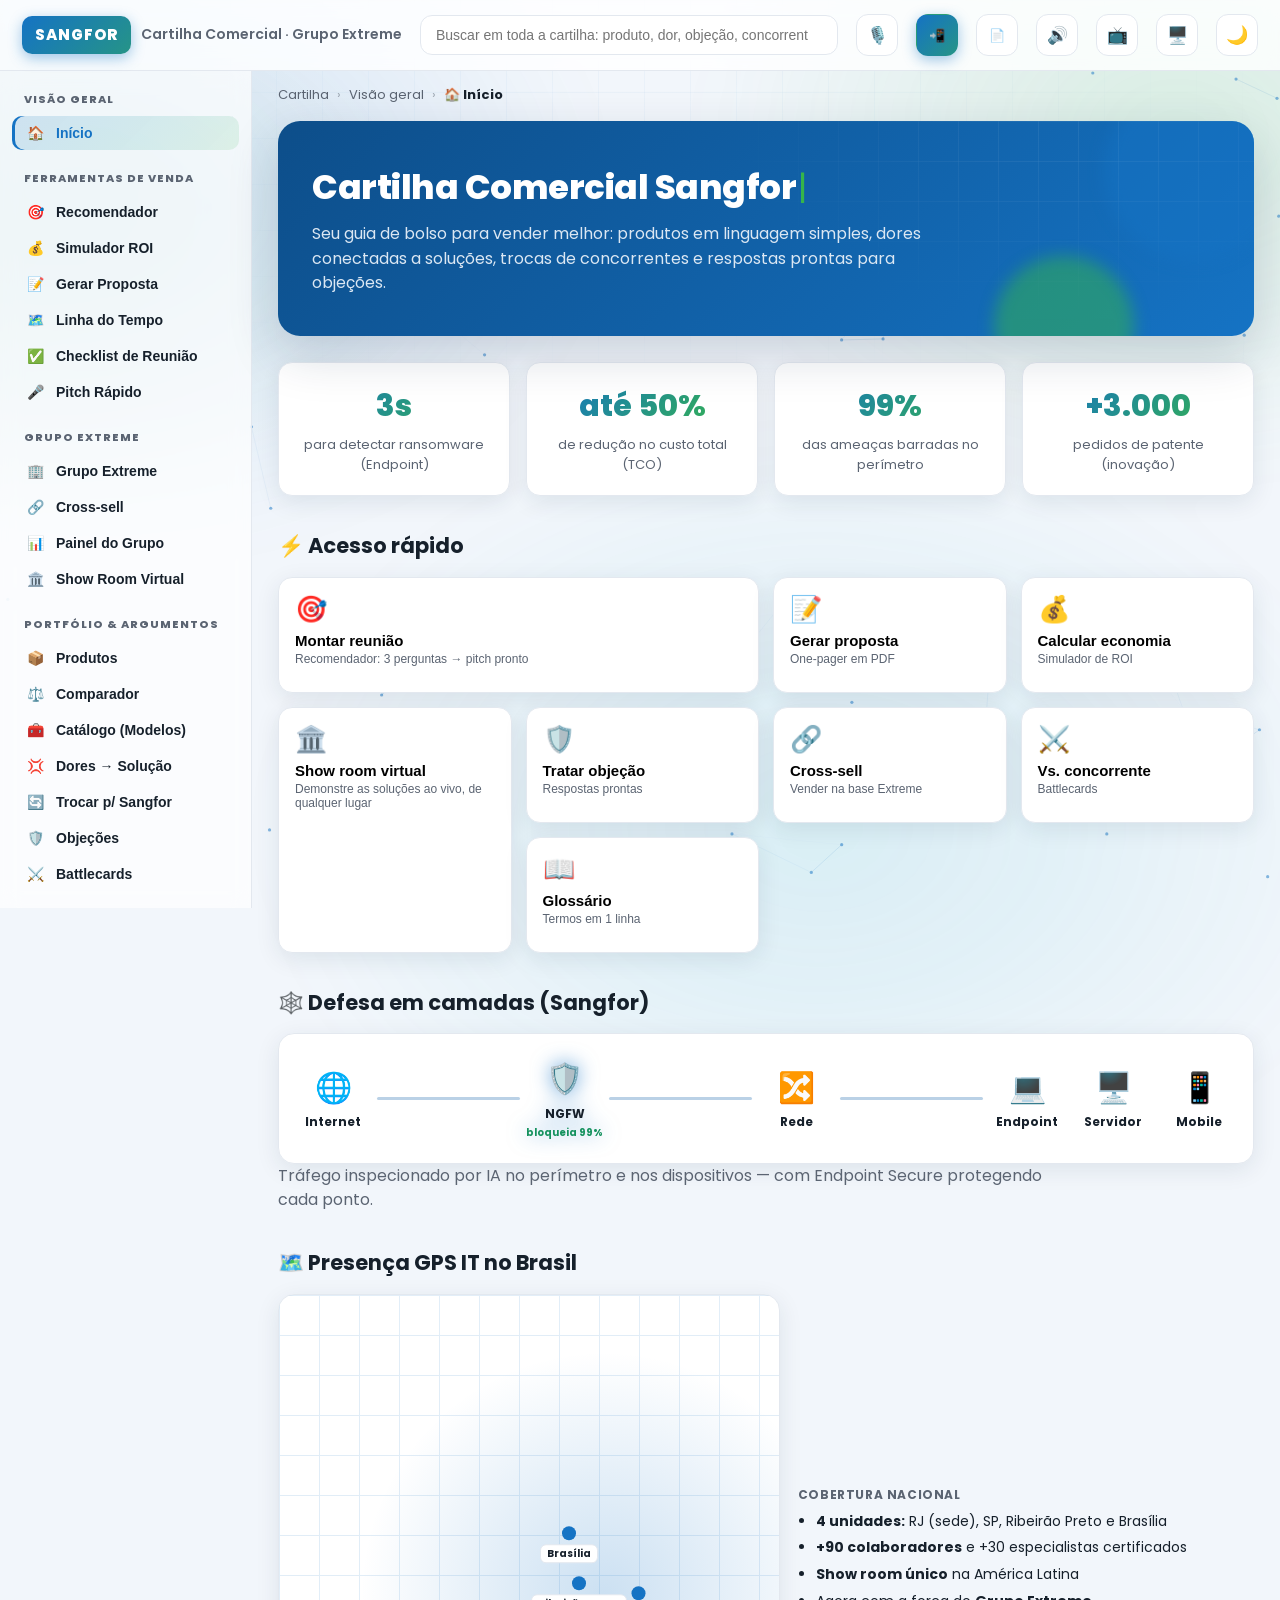
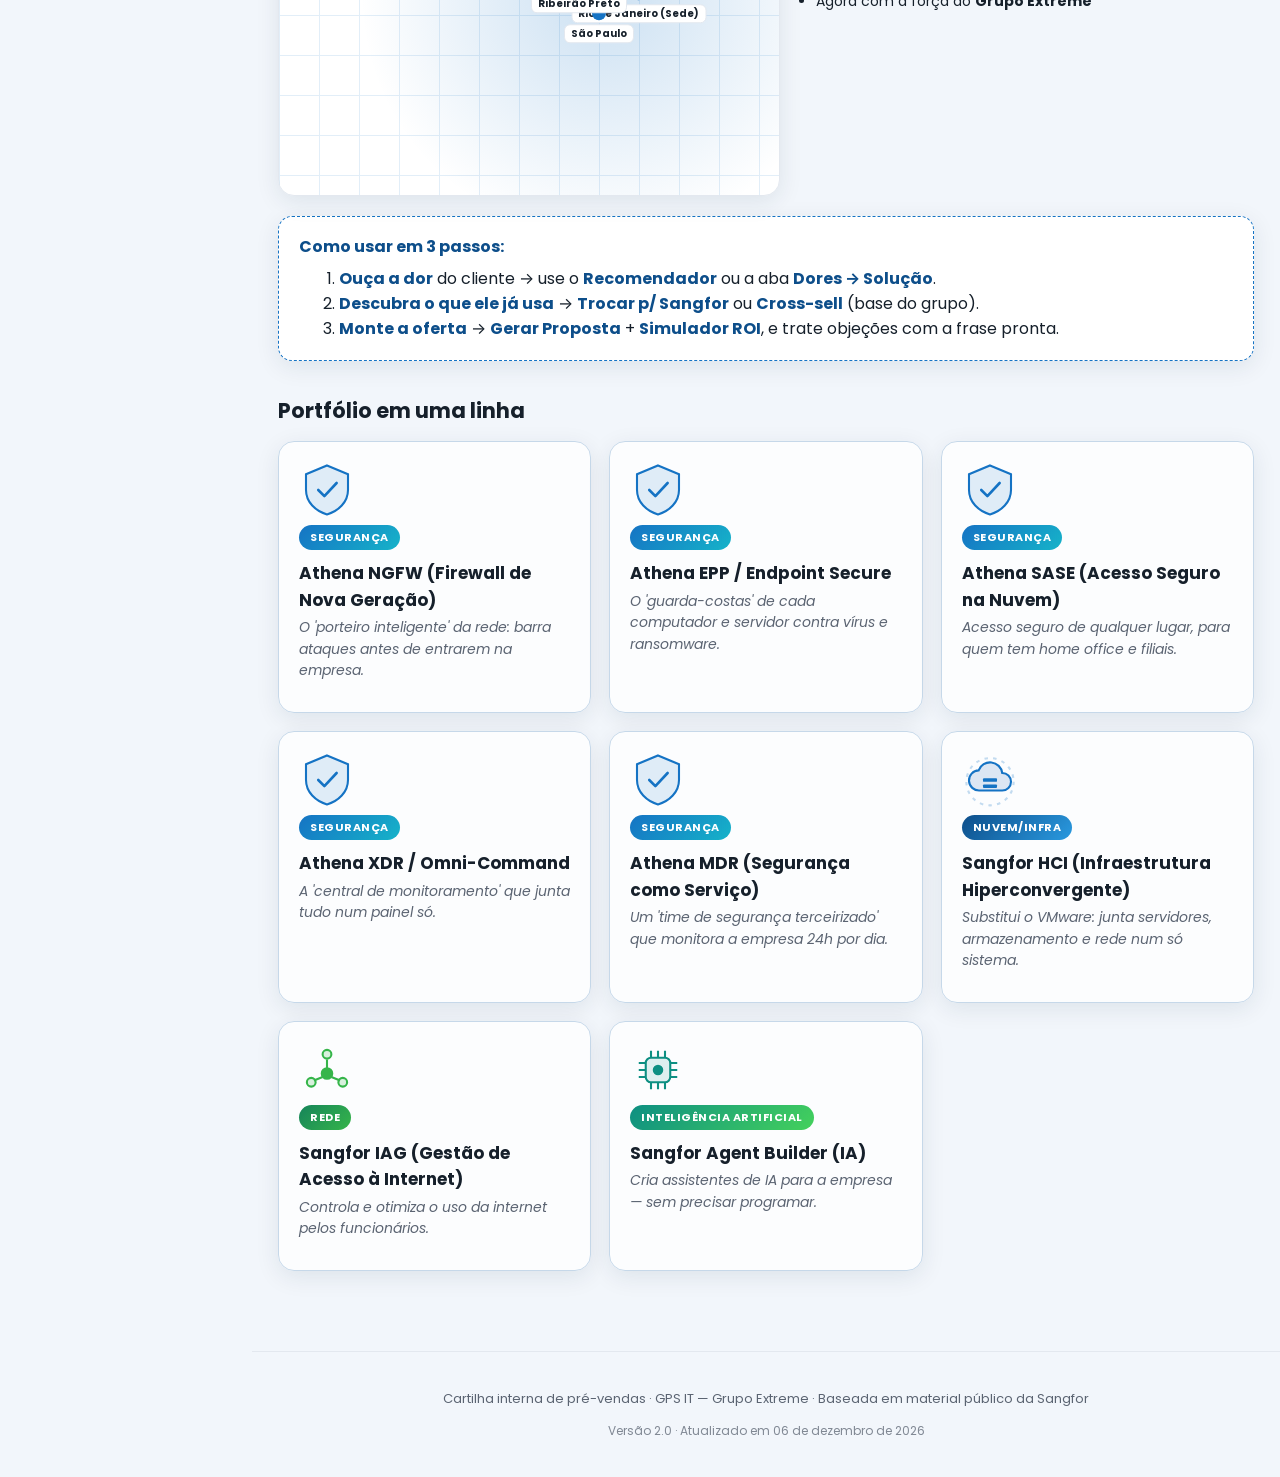
==== commit a4b3cf1f: "Add files via upload" ====
--- a/index.html
+++ b/index.html
@@ -36,7 +36,10 @@
     <span class="logo logo-fallback">SANGFOR</span>
     <span class="tag">Cartilha Comercial · Grupo Extreme</span>
   </div>
-  <input id="search" type="search" placeholder="Buscar produto, dor, objeção ou concorrente..." />
+  <div class="searchbox">
+    <input id="search" type="search" placeholder="Buscar em toda a cartilha: produto, dor, objeção, concorrente..." autocomplete="off" />
+    <div id="searchResults" class="search-results" hidden></div>
+  </div>
   <button id="voice" class="icon-btn" title="Busca por voz" aria-label="Busca por voz">🎙️</button>
   <button id="install" class="icon-btn" title="Instalar como aplicativo" aria-label="Instalar app" hidden>📲</button>
   <button id="pdf" class="icon-btn" title="Exportar/Imprimir esta aba em PDF" aria-label="Exportar PDF">📄</button>
@@ -60,6 +63,7 @@
         <button class="tab" data-view="roi"><span class="ti">💰</span>Simulador ROI</button>
         <button class="tab" data-view="proposta"><span class="ti">📝</span>Gerar Proposta</button>
         <button class="tab" data-view="jornada"><span class="ti">🗺️</span>Linha do Tempo</button>
+        <button class="tab" data-view="checklist"><span class="ti">✅</span>Checklist de Reunião</button>
         <button class="tab" data-view="pitch"><span class="ti">🎤</span>Pitch Rápido</button>
       </div>
       <div class="nav-group">
@@ -72,6 +76,7 @@
       <div class="nav-group">
         <div class="nav-title">Portfólio & argumentos</div>
         <button class="tab" data-view="produtos"><span class="ti">📦</span>Produtos</button>
+        <button class="tab" data-view="comparador"><span class="ti">⚖️</span>Comparador</button>
         <button class="tab" data-view="catalogo"><span class="ti">🧰</span>Catálogo (Modelos)</button>
         <button class="tab" data-view="dores"><span class="ti">💢</span>Dores → Solução</button>
         <button class="tab" data-view="troca"><span class="ti">🔄</span>Trocar p/ Sangfor</button>
@@ -98,9 +103,13 @@
     <main id="app"></main>
     <footer class="foot">
       <p>Cartilha interna de pré-vendas · GPS IT — Grupo Extreme · Baseada em material público da Sangfor</p>
+      <p class="foot-ver">Versão 2.0 · Atualizado em <span id="lastUpdate">—</span></p>
     </footer>
   </div>
 </div>
+
+<!-- Botão voltar ao topo -->
+<button id="toTop" class="to-top" title="Voltar ao topo" aria-label="Voltar ao topo" hidden>↑</button>
 
 <!-- Navegação inferior (mobile) -->
 <nav class="bottomnav" id="bottomnav">
--- a/styles.css
+++ b/styles.css
@@ -547,6 +547,38 @@
   .orbit-node::before{width:115px}
 }
 
+/* ---------- BUSCA GLOBAL (dropdown) ---------- */
+.searchbox{position:relative;flex:1;min-width:200px;max-width:460px;margin-left:auto}
+.searchbox #search{width:100%;margin:0}
+.search-results{
+  position:absolute;top:calc(100% + 6px);left:0;right:0;z-index:60;
+  background:var(--card);border:1px solid var(--line);border-radius:12px;box-shadow:var(--shadow-lg);
+  max-height:360px;overflow:auto;padding:6px;
+}
+.sr-item{display:flex;justify-content:space-between;align-items:center;gap:10px;width:100%;text-align:left;
+  border:none;background:transparent;color:var(--ink);padding:10px 12px;border-radius:9px;cursor:pointer;font-size:14px}
+.sr-item:hover{background:var(--bg2)}
+.sr-title{font-weight:600}
+.sr-tab{font-size:11px;color:var(--muted);background:var(--bg2);border-radius:6px;padding:2px 8px;white-space:nowrap;flex:none}
+.sr-empty{padding:18px;text-align:center;color:var(--muted);font-size:14px}
+
+/* ---------- BOTÃO VOLTAR AO TOPO ---------- */
+.to-top{position:fixed;right:18px;bottom:18px;z-index:90;width:46px;height:46px;border-radius:50%;
+  border:none;cursor:pointer;color:#fff;font-size:20px;font-weight:800;
+  background:linear-gradient(135deg,var(--brand),var(--accent));box-shadow:var(--shadow-lg);transition:.2s}
+.to-top:hover{transform:translateY(-3px)}
+@media(max-width:960px){ .to-top{bottom:74px} } /* acima da nav inferior */
+
+/* ---------- CHECKLIST ---------- */
+.chk-list{display:flex;flex-direction:column;gap:4px}
+.chk{display:flex;align-items:flex-start;gap:10px;padding:8px 10px;border-radius:9px;cursor:pointer;transition:.15s;font-size:14px}
+.chk:hover{background:var(--bg2)}
+.chk input{width:18px;height:18px;margin-top:2px;flex:none;accent-color:var(--brand);cursor:pointer}
+.chk input:checked + span{color:var(--muted);text-decoration:line-through}
+
+/* ---------- RODAPÉ VERSÃO ---------- */
+.foot-ver{font-size:12px;opacity:.75;margin-top:4px}
+
 /* ---------- BENTO GRID (home) ---------- */
 .bento{display:grid;grid-template-columns:repeat(4,1fr);grid-auto-rows:116px;gap:14px;margin-bottom:8px}
 .bento .bento-lg{grid-column:span 2}
@@ -685,7 +717,7 @@
 /* ---------- IMPRESSÃO / EXPORTAR PDF ---------- */
 @media print{
   @page{ margin:14mm; }
-  .topbar,.sidebar,.sidebar-overlay,.bottomnav,.crumb,.foot,.copybtn,.wabtn,.favbtn,.copyactions,#search,#theme,#present,#pdf,#install,#voice,#narrate,#kiosk,#menuToggle,#spotlight,.globe3d,.orbit-wrap,.quickgrid,.bento,.netdiagram,.mapwrap,#netstatus,.cta,.opts,.pform,.hero .blob,#bg,#confetti,#splash{ display:none!important; }
+  .topbar,.sidebar,.sidebar-overlay,.bottomnav,.crumb,.foot,.copybtn,.wabtn,.favbtn,.copyactions,.searchbox,.search-results,.to-top,#theme,#present,#pdf,#install,#voice,#narrate,#kiosk,#menuToggle,#spotlight,.globe3d,.orbit-wrap,.quickgrid,.bento,.netdiagram,.mapwrap,#netstatus,.cta,.opts,.pform,.hero .blob,#bg,#confetti,#splash{ display:none!important; }
   body::after{display:none!important}
   .shell,.content{display:block}
   .reveal{opacity:1!important;transform:none!important}
